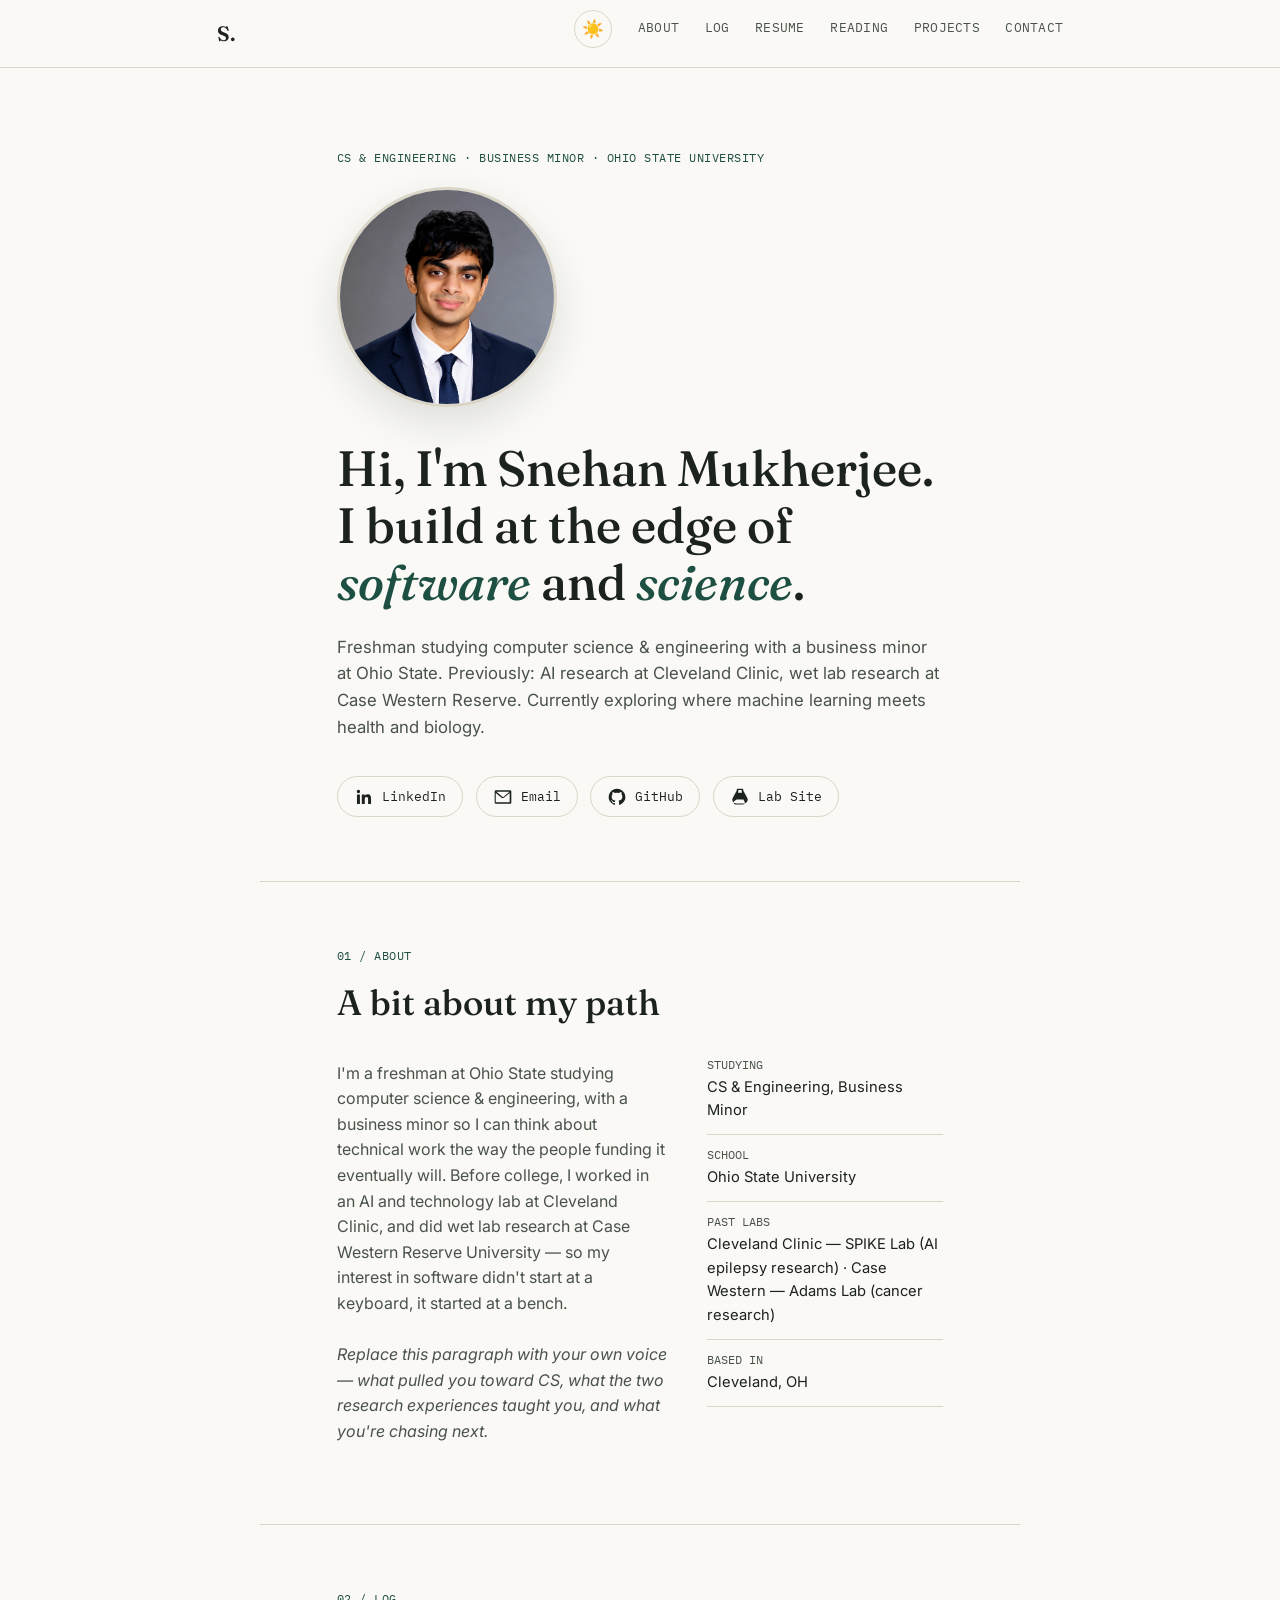
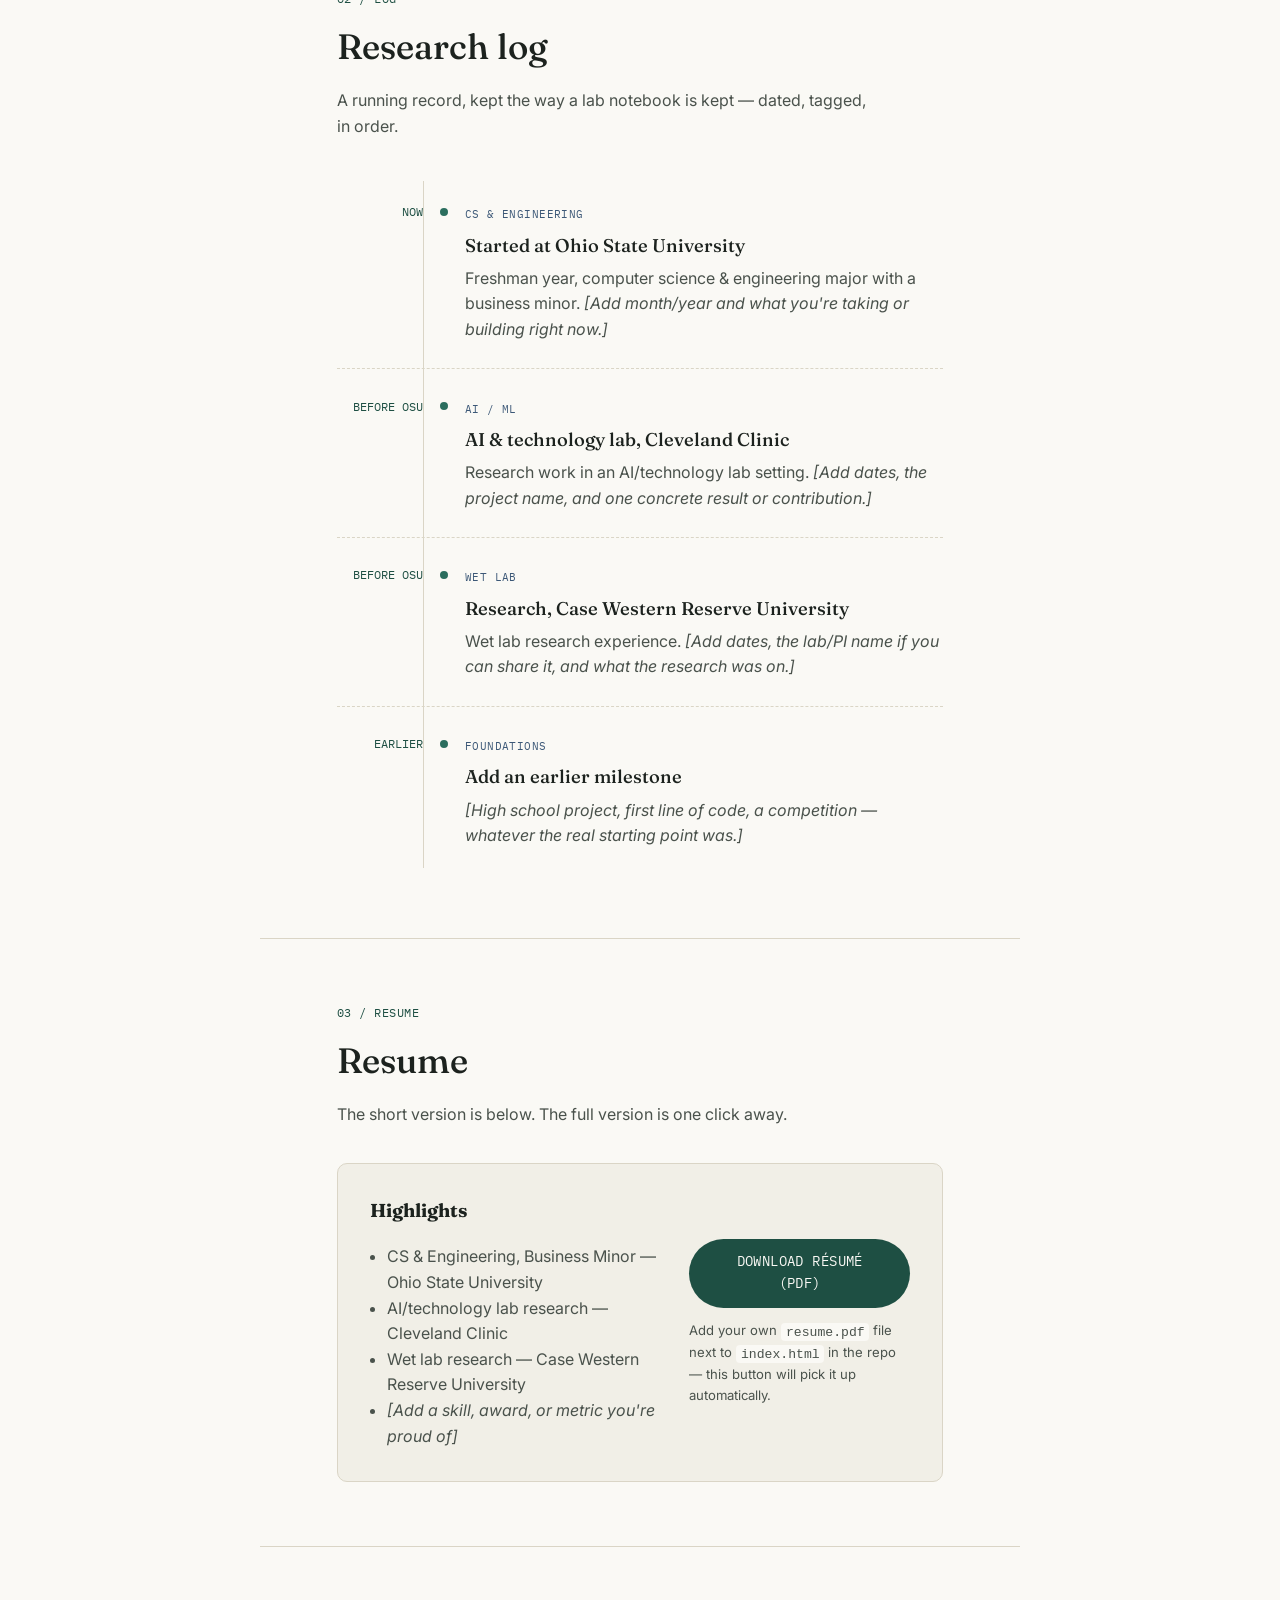
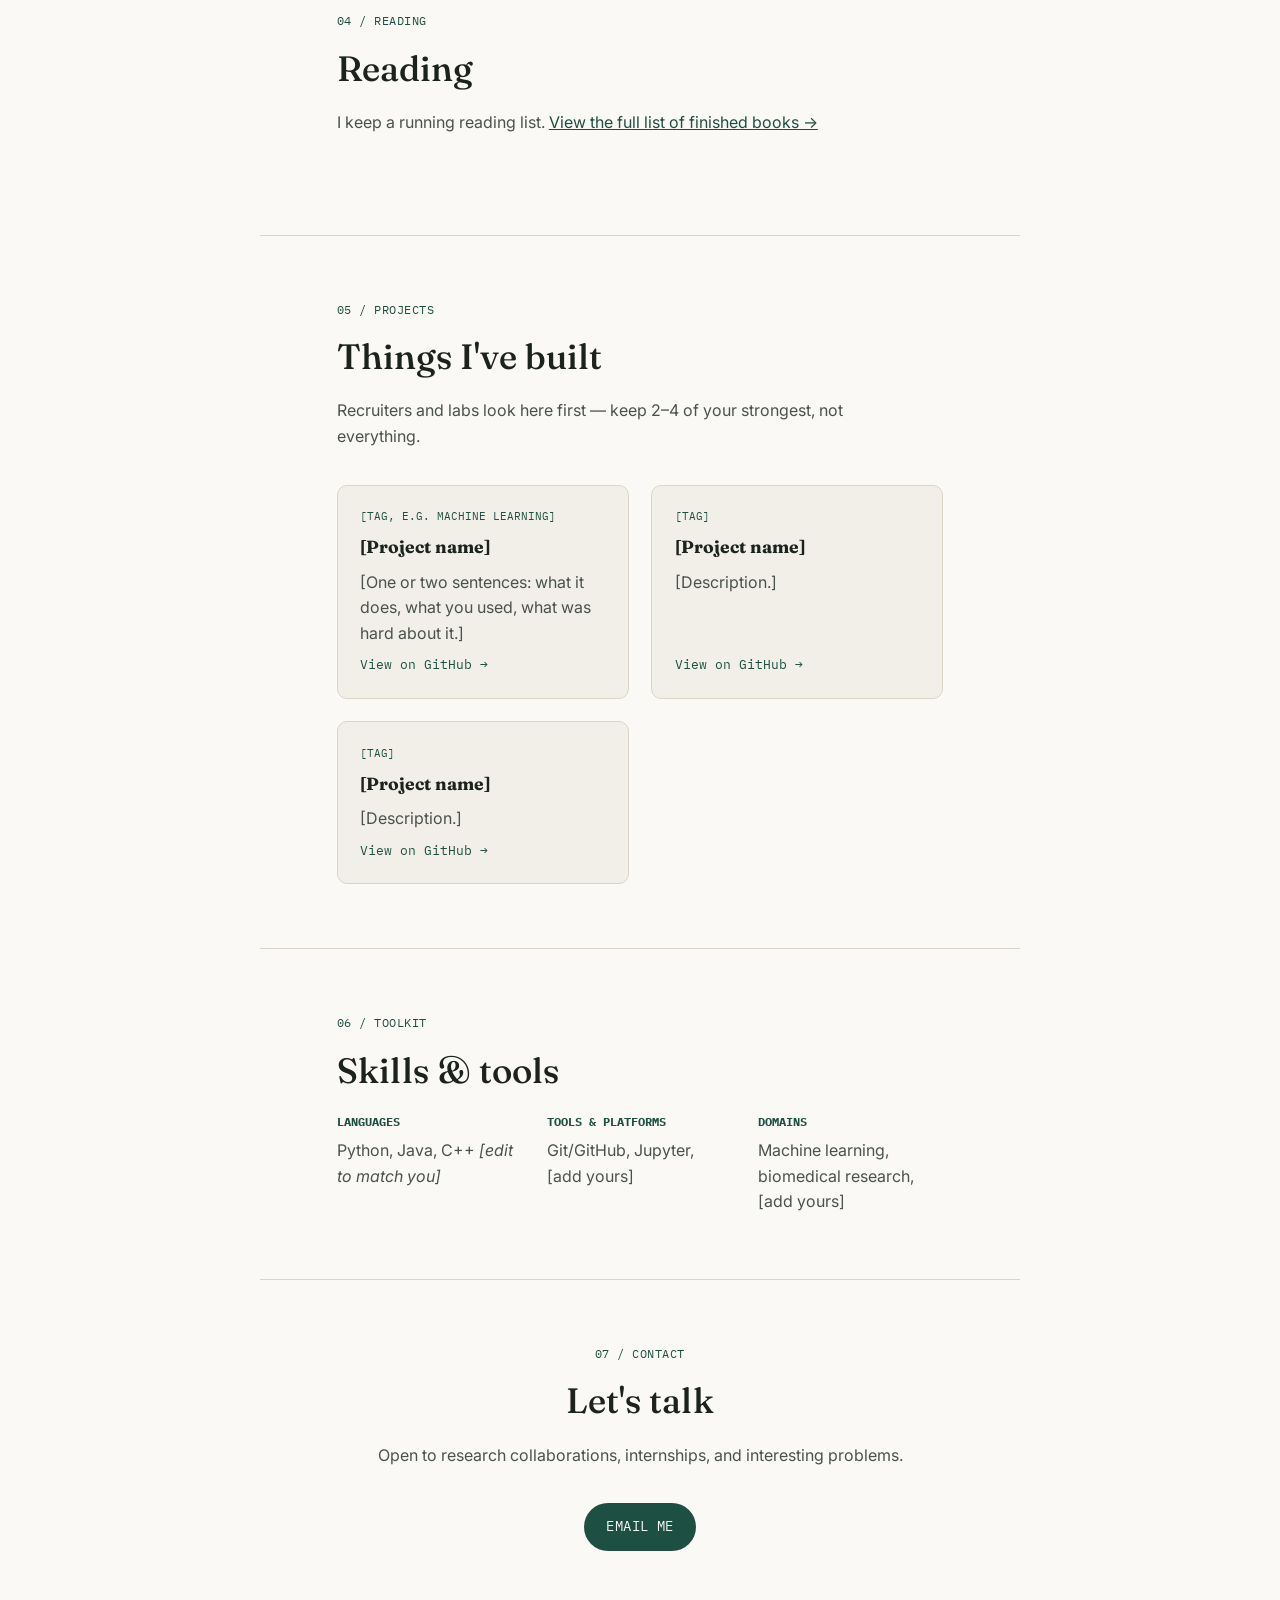
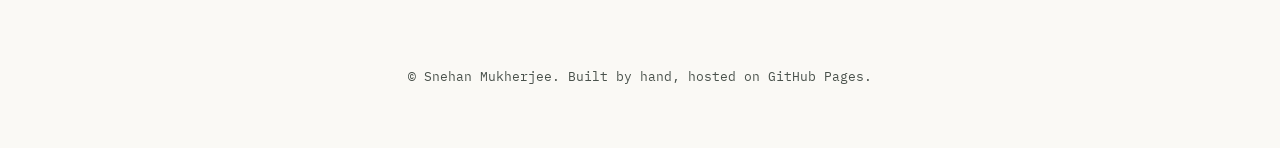
==== index.html @ af9beb82 "Add website files" ====
<!DOCTYPE html>
<html lang="en">
<head>
<meta charset="UTF-8">
<meta name="viewport" content="width=device-width, initial-scale=1.0">
<title>Snehan Mukherjee — CS &amp; Engineering</title>
<meta name="description" content="Personal site of Snehan Mukherjee — computer science &amp; engineering, business minor, Ohio State University.">
<link rel="preconnect" href="https://fonts.googleapis.com">
<link rel="preconnect" href="https://fonts.gstatic.com" crossorigin>
<link href="https://fonts.googleapis.com/css2?family=Fraunces:opsz,wght@9..144,400;9..144,500;9..144,600&family=Inter:wght@400;500;600&family=IBM+Plex+Mono:wght@400;500&display=swap" rel="stylesheet">
<link rel="stylesheet" href="style.css">
</head>
<body>

<a class="skip-link" href="#main">Skip to content</a>

<header class="site-header">
  <nav class="nav" aria-label="Primary">
    <a class="nav__mark" href="#top">S.</a>
    <button class="nav__toggle" id="navToggle" aria-expanded="false" aria-controls="navList">
      <span></span><span></span><span></span>
    </button>
    <ul class="nav__list" id="navList">
      <li class="nav__item nav__item--theme">
        <button class="theme-toggle" id="themeToggle" aria-label="Toggle dark mode" aria-pressed="false">
          <span class="icon icon--sun" aria-hidden="true">☀️</span>
          <span class="icon icon--moon" aria-hidden="true">🌙</span>
        </button>
      </li>
      <li><a href="#about">About</a></li>
      <li><a href="#log">Log</a></li>
      <li><a href="#resume">Resume</a></li>
      <li><a href="reading.html">Reading</a></li>
      <li><a href="#projects">Projects</a></li>
      <li><a href="#contact">Contact</a></li>
    </ul>
  </nav>
</header>

<main id="main">

  <!-- HERO -->
  <section class="hero" id="top">
    <p class="eyebrow">CS &amp; Engineering · Business Minor · Ohio State University</p>
    <div class="hero__media">
      <img class="hero__photo" src="profile.jpg" alt="Portrait of Snehan Mukherjee">
    </div>
    <h1 class="hero__title">Hi, I'm Snehan Mukherjee.<br>I build at the edge of <span class="hl">software</span> and <span class="hl">science</span>.</h1>
    <p class="hero__sub">
      Freshman studying computer science &amp; engineering with a business minor at Ohio State.
      Previously: AI research at Cleveland Clinic, wet lab research at Case Western Reserve.
      Currently exploring where machine learning meets health and biology.
    </p>

    <ul class="social-row" aria-label="Social links">
      <li>
        <a href="https://www.linkedin.com/in/snehan-mukherjee-498542282" target="_blank" rel="noopener">
          <svg viewBox="0 0 24 24" width="20" height="20" aria-hidden="true"><path fill="currentColor" d="M20.45 20.45h-3.55v-5.57c0-1.33-.02-3.03-1.85-3.03-1.85 0-2.14 1.44-2.14 2.94v5.66H9.36V9h3.41v1.56h.05c.48-.9 1.64-1.85 3.37-1.85 3.6 0 4.27 2.37 4.27 5.45v6.29zM5.34 7.43a2.06 2.06 0 1 1 0-4.12 2.06 2.06 0 0 1 0 4.12zM7.12 20.45H3.56V9h3.56v11.45z"/></svg>
          <span>LinkedIn</span>
        </a>
      </li>
      <li>
        <a href="mailto:mukherjee.268@buckeyemail.osu.edu">
          <svg viewBox="0 0 24 24" width="20" height="20" aria-hidden="true"><path fill="currentColor" d="M2 5.5A1.5 1.5 0 0 1 3.5 4h17A1.5 1.5 0 0 1 22 5.5v13a1.5 1.5 0 0 1-1.5 1.5h-17A1.5 1.5 0 0 1 2 18.5v-13zm2.2.3 7.4 6.1a.6.6 0 0 0 .8 0l7.4-6.1H4.2zM20 7.2l-7 5.75a2.1 2.1 0 0 1-2.7 0L3.3 7.2v11.1H20V7.2z"/></svg>
          <span>Email</span>
        </a>
      </li>
      <li>
        <a href="https://github.com/SnehanMukherjee" target="_blank" rel="noopener">
          <svg viewBox="0 0 24 24" width="20" height="20" aria-hidden="true"><path fill="currentColor" d="M12 2a10 10 0 0 0-3.16 19.5c.5.09.68-.22.68-.48v-1.7c-2.78.6-3.37-1.34-3.37-1.34-.46-1.15-1.11-1.46-1.11-1.46-.9-.62.07-.6.07-.6 1 .07 1.53 1.03 1.53 1.03.9 1.52 2.34 1.08 2.91.83.09-.65.35-1.08.63-1.33-2.22-.25-4.56-1.11-4.56-4.94 0-1.09.39-1.98 1.03-2.68-.1-.26-.45-1.28.1-2.66 0 0 .84-.27 2.75 1.02a9.6 9.6 0 0 1 5 0c1.9-1.29 2.75-1.02 2.75-1.02.55 1.38.2 2.4.1 2.66.64.7 1.03 1.59 1.03 2.68 0 3.84-2.34 4.68-4.57 4.93.36.31.68.92.68 1.85v2.74c0 .27.18.58.69.48A10 10 0 0 0 12 2z"/></svg>
          <span>GitHub</span>
        </a>
      </li>
      <li>
        <a href="https://spikelab-ccf.github.io/" target="_blank" rel="noopener">
          <svg viewBox="0 0 24 24" width="20" height="20" aria-hidden="true"><path fill="currentColor" d="M9.5 2A1.5 1.5 0 0 0 8 3.5v.6c0 .4-.1.8-.3 1.1L3.4 13a4.5 4.5 0 0 0 3.9 6.7h9.4a4.5 4.5 0 0 0 3.9-6.7l-4.3-7.8a2.4 2.4 0 0 1-.3-1.1v-.6A1.5 1.5 0 0 0 14.5 2h-5zm.5 3V3.5h4V5c0 .7.18 1.38.5 2h-5c.32-.62.5-1.3.5-2zM7.9 15h8.2l1.3 2.36a2.5 2.5 0 0 1-2.18 3.71H6.78a2.5 2.5 0 0 1-2.18-3.71L7.9 15z"/></svg>
          <span>Lab Site</span>
        </a>
      </li>
    </ul>
  </section>

  <!-- ABOUT -->
  <section class="section" id="about">
    <p class="section__tag">01 / About</p>
    <h2 class="section__title">A bit about my path</h2>
    <div class="about__grid">
      <p class="about__text">
        I'm a freshman at Ohio State studying computer science &amp; engineering, with a business minor
        so I can think about technical work the way the people funding it eventually will. Before college,
        I worked in an AI and technology lab at Cleveland Clinic, and did wet lab research at Case Western
        Reserve University — so my interest in software didn't start at a keyboard, it started at a bench.
        <br><br>
        <em>Replace this paragraph with your own voice — what pulled you toward CS, what the two research
        experiences taught you, and what you're chasing next.</em>
      </p>
      <ul class="about__facts">
        <li><span class="k">Studying</span><span class="v">CS &amp; Engineering, Business Minor</span></li>
        <li><span class="k">School</span><span class="v">Ohio State University</span></li>
        <li><span class="k">Past labs</span><span class="v">Cleveland Clinic — SPIKE Lab (AI epilepsy research) · Case Western — Adams Lab (cancer research)</span></li>
        <li><span class="k">Based in</span><span class="v">Cleveland, OH</span></li>
      </ul>
    </div>
  </section>

  <!-- TIMELINE / LOG -->
  <section class="section section--log" id="log">
    <p class="section__tag">02 / Log</p>
    <h2 class="section__title">Research log</h2>
    <p class="section__lede">A running record, kept the way a lab notebook is kept — dated, tagged, in order.</p>

    <ol class="log">
      <li class="log__entry">
        <span class="log__date">NOW</span>
        <div class="log__body">
          <span class="log__tag">CS &amp; ENGINEERING</span>
          <h3>Started at Ohio State University</h3>
          <p>Freshman year, computer science &amp; engineering major with a business minor. <em>[Add month/year and what you're taking or building right now.]</em></p>
        </div>
      </li>
      <li class="log__entry">
        <span class="log__date">BEFORE OSU</span>
        <div class="log__body">
          <span class="log__tag">AI / ML</span>
          <h3>AI &amp; technology lab, Cleveland Clinic</h3>
          <p>Research work in an AI/technology lab setting. <em>[Add dates, the project name, and one concrete result or contribution.]</em></p>
        </div>
      </li>
      <li class="log__entry">
        <span class="log__date">BEFORE OSU</span>
        <div class="log__body">
          <span class="log__tag">WET LAB</span>
          <h3>Research, Case Western Reserve University</h3>
          <p>Wet lab research experience. <em>[Add dates, the lab/PI name if you can share it, and what the research was on.]</em></p>
        </div>
      </li>
      <li class="log__entry">
        <span class="log__date">EARLIER</span>
        <div class="log__body">
          <span class="log__tag">FOUNDATIONS</span>
          <h3>Add an earlier milestone</h3>
          <p><em>[High school project, first line of code, a competition — whatever the real starting point was.]</em></p>
        </div>
      </li>
    </ol>
  </section>

  <!-- RESUME -->
  <section class="section" id="resume">
    <p class="section__tag">03 / Resume</p>
    <h2 class="section__title">Resume</h2>
    <p class="section__lede">The short version is below. The full version is one click away.</p>

    <div class="resume__card">
      <div class="resume__col">
        <h3>Highlights</h3>
        <ul>
          <li>CS &amp; Engineering, Business Minor — Ohio State University</li>
          <li>AI/technology lab research — Cleveland Clinic</li>
          <li>Wet lab research — Case Western Reserve University</li>
          <li><em>[Add a skill, award, or metric you're proud of]</em></li>
        </ul>
      </div>
      <div class="resume__col resume__col--action">
        <a class="btn btn--primary" href="resume.pdf" download>Download résumé (PDF)</a>
        <p class="resume__note">Add your own <code>resume.pdf</code> file next to <code>index.html</code> in the repo — this button will pick it up automatically.</p>
      </div>
    </div>
  </section>

  <section class="section" id="reading-summary">
    <p class="section__tag">04 / Reading</p>
    <h2 class="section__title">Reading</h2>
    <p class="section__lede">I keep a running reading list. <a href="reading.html">View the full list of finished books →</a></p>
  </section>

  <!-- PROJECTS (recommended addition) -->
  <section class="section" id="projects">
    <p class="section__tag">05 / Projects</p>
    <h2 class="section__title">Things I've built</h2>
    <p class="section__lede">Recruiters and labs look here first — keep 2–4 of your strongest, not everything.</p>

    <div class="projects__grid">
      <article class="project-card">
        <span class="project-card__tag">[Tag, e.g. Machine Learning]</span>
        <h3>[Project name]</h3>
        <p>[One or two sentences: what it does, what you used, what was hard about it.]</p>
        <a href="#" target="_blank" rel="noopener">View on GitHub →</a>
      </article>
      <article class="project-card">
        <span class="project-card__tag">[Tag]</span>
        <h3>[Project name]</h3>
        <p>[Description.]</p>
        <a href="#" target="_blank" rel="noopener">View on GitHub →</a>
      </article>
      <article class="project-card">
        <span class="project-card__tag">[Tag]</span>
        <h3>[Project name]</h3>
        <p>[Description.]</p>
        <a href="#" target="_blank" rel="noopener">View on GitHub →</a>
      </article>
    </div>
  </section>

  <!-- SKILLS (recommended addition) -->
  <section class="section" id="skills">
    <p class="section__tag">06 / Toolkit</p>
    <h2 class="section__title">Skills &amp; tools</h2>
    <div class="skills__grid">
      <div class="skills__group">
        <h3>Languages</h3>
        <p>Python, Java, C++ <em>[edit to match you]</em></p>
      </div>
      <div class="skills__group">
        <h3>Tools &amp; platforms</h3>
        <p>Git/GitHub, Jupyter, [add yours]</p>
      </div>
      <div class="skills__group">
        <h3>Domains</h3>
        <p>Machine learning, biomedical research, [add yours]</p>
      </div>
    </div>
  </section>

  <!-- CONTACT -->
  <section class="section section--contact" id="contact">
    <p class="section__tag">07 / Contact</p>
    <h2 class="section__title">Let's talk</h2>
    <p class="section__lede">Open to research collaborations, internships, and interesting problems.</p>
    <a class="btn btn--primary" href="mailto:mukherjee.268@buckeyemail.osu.edu">Email me</a>
  </section>

</main>

<footer class="site-footer">
  <p>© <span id="year"></span> Snehan Mukherjee. Built by hand, hosted on GitHub Pages.</p>
</footer>

<script src="script.js"></script>
</body>
</html>
---- style.css ----
/* ===========================================================
   TOKENS
=========================================================== */
:root{
  --paper: #FAF9F5;
  --paper-dim: #F1EFE7;
  --ink: #1C221E;
  --ink-soft: #4A524C;
  --teal: #2B6E5E;
  --teal-deep: #1E4F43;
  --slate: #3C5877;
  --line: #DAD5C6;

  --display: "Fraunces", Georgia, serif;
  --body: "Inter", -apple-system, sans-serif;
  --mono: "IBM Plex Mono", ui-monospace, monospace;

  --max: 760px;
  --gutter: 6vw;
}

*{ box-sizing: border-box; }
html{ scroll-behavior: smooth; }

@media (prefers-reduced-motion: reduce){
  html{ scroll-behavior: auto; }
  *{ animation: none !important; transition: none !important; }
}

body{
  margin:0;
  background: var(--paper);
  color: var(--ink);
  font-family: var(--body);
  font-size: 16px;
  line-height: 1.6;
  -webkit-font-smoothing: antialiased;
}

.skip-link{
  position:absolute; left:-999px; top:0;
  background: var(--ink); color: var(--paper);
  padding: .6em 1em; z-index: 100;
}
.skip-link:focus{ left: 1em; top: 1em; }

a{ color: var(--teal-deep); }
:focus-visible{ outline: 2px solid var(--teal); outline-offset: 3px; }

em{ font-style: italic; color: var(--ink-soft); }

/* ===========================================================
   HEADER / NAV
=========================================================== */
.site-header{
  position: sticky; top:0; z-index: 50;
  background: rgba(250,249,245,.9);
  backdrop-filter: blur(6px);
  border-bottom: 1px solid var(--line);
}
.nav{
  max-width: 1000px; margin: 0 auto;
  display:flex; align-items:center; justify-content: space-between;
  padding: .9rem var(--gutter);
}
.nav__mark{
  font-family: var(--display); font-weight: 600; font-size: 1.3rem;
  color: var(--ink); text-decoration: none;
}
.nav__list{
  list-style: none; display:flex; gap: 1.6rem;
  margin:0; padding:0;
}
.nav__list a{
  font-family: var(--mono); font-size: .8rem; letter-spacing: .02em;
  text-decoration: none; color: var(--ink-soft);
  text-transform: uppercase;
}
.nav__list a:hover{ color: var(--teal-deep); }
.nav__toggle{
  display:none; flex-direction: column; gap: 4px;
  background:none; border:none; cursor:pointer; padding: 6px;
}
.nav__toggle span{ width: 22px; height: 2px; background: var(--ink); }

@media (max-width: 700px){
  .nav__toggle{ display:flex; }
  .nav__list{
    position: absolute; top: 100%; left:0; right:0;
    flex-direction: column; gap: 0;
    background: var(--paper);
    border-bottom: 1px solid var(--line);
    max-height: 0; overflow: hidden;
  }
  .nav__list.open{ max-height: 400px; }
  .nav__list li{ border-top: 1px solid var(--line); }
  .nav__list a{ display:block; padding: .9rem var(--gutter); }
}

/* ===========================================================
   HERO
=========================================================== */
.hero{
  max-width: var(--max); margin: 0 auto;
  padding: 5rem var(--gutter) 4rem;
}
.eyebrow{
  font-family: var(--mono); font-size: .78rem;
  color: var(--teal-deep); letter-spacing: .04em;
  text-transform: uppercase; margin: 0 0 1.2rem;
}
.hero__media{ margin: 0 0 1.6rem; }
.hero__photo{
  width: min(220px, 46vw);
  aspect-ratio: 1 / 1;
  object-fit: cover;
  border-radius: 50%;
  border: 3px solid var(--line);
  box-shadow: 0 16px 40px rgba(28,34,30,.12);
  background: var(--paper-dim);
}
.hero__title{
  font-family: var(--display); font-weight: 500;
  font-size: clamp(2rem, 5vw, 3.1rem);
  line-height: 1.15; margin: 0 0 1.4rem;
}
.hl{ color: var(--teal-deep); font-style: italic; }
.hero__sub{
  max-width: 56ch; color: var(--ink-soft);
  font-size: 1.05rem; margin: 0 0 2.2rem;
}

.social-row{
  display:flex; flex-wrap: wrap; gap: .8rem;
  list-style:none; margin:0; padding:0;
}
.social-row a{
  display:flex; align-items:center; gap: .5rem;
  padding: .55rem 1rem;
  border: 1px solid var(--line); border-radius: 999px;
  text-decoration:none; color: var(--ink);
  font-family: var(--mono); font-size: .82rem;
  transition: border-color .15s, background .15s;
}
.social-row a:hover{ border-color: var(--teal); background: var(--paper-dim); }

/* ===========================================================
   SECTIONS (shared)
=========================================================== */
.section{
  max-width: var(--max); margin: 0 auto;
  padding: 4rem var(--gutter);
  border-top: 1px solid var(--line);
}
.section__tag{
  font-family: var(--mono); font-size: .78rem;
  color: var(--teal-deep); text-transform: uppercase; letter-spacing: .04em;
  margin: 0 0 .6rem;
}
.section__title{
  font-family: var(--display); font-weight: 500;
  font-size: clamp(1.6rem, 3.4vw, 2.2rem);
  margin: 0 0 .8rem;
}
.section__lede{ color: var(--ink-soft); margin: 0 0 2.2rem; max-width: 54ch; }

/* ABOUT */
.about__grid{
  display:grid; grid-template-columns: 1.4fr 1fr; gap: 2.5rem;
}
.about__text{ color: var(--ink-soft); }
.about__facts{ list-style:none; margin:0; padding:0; }
.about__facts li{
  display:flex; flex-direction: column; gap: .1rem;
  padding: .7rem 0; border-bottom: 1px solid var(--line);
  font-size: .92rem;
}
.about__facts .k{ font-family: var(--mono); font-size: .72rem; color: var(--ink-soft); text-transform: uppercase; }
.about__facts .v{ color: var(--ink); }
@media (max-width: 640px){ .about__grid{ grid-template-columns: 1fr; } }

/* ===========================================================
   LOG / TIMELINE  (signature element)
=========================================================== */
.log{
  list-style: none; margin: 0; padding: 0;
  position: relative;
}
.log::before{
  content:""; position:absolute; top: .4rem; bottom: .4rem; left: 5.4rem;
  width: 1px; background: var(--line);
}
.log__entry{
  display:grid; grid-template-columns: 5.4rem 1fr;
  gap: 1.4rem; padding: 1.6rem 0; position: relative;
}
.log__entry + .log__entry{ border-top: 1px dashed var(--line); }
.log__date{
  font-family: var(--mono); font-size: .74rem; color: var(--teal-deep);
  padding-top: .2rem; text-align: right;
}
.log__body{ position: relative; padding-left: 1.2rem; }
.log__body::before{
  content:""; position:absolute; left: -.5rem; top: .35rem;
  width: 8px; height: 8px; border-radius: 50%;
  background: var(--teal); border: 2px solid var(--paper);
}
.log__tag{
  font-family: var(--mono); font-size: .68rem; letter-spacing: .04em;
  color: var(--slate); text-transform: uppercase;
}
.log__body h3{ font-family: var(--display); font-weight: 500; margin: .3rem 0 .35rem; font-size: 1.15rem; }
.log__body p{ margin:0; color: var(--ink-soft); }

@media (max-width: 560px){
  .log::before{ left: 2.6rem; }
  .log__entry{ grid-template-columns: 2.6rem 1fr; gap: .8rem; }
  .log__date{ writing-mode: vertical-rl; text-align: left; }
}

/* RESUME */
.resume__card{
  display:grid; grid-template-columns: 1.3fr 1fr; gap: 2rem;
  background: var(--paper-dim); border: 1px solid var(--line);
  border-radius: 10px; padding: 2rem;
}
.resume__col h3{ font-family: var(--display); margin-top:0; }
.resume__col ul{ margin:0; padding-left: 1.1rem; color: var(--ink-soft); }
.resume__col--action{ display:flex; flex-direction: column; justify-content: center; gap: .8rem; }
.resume__note{ font-size: .82rem; color: var(--ink-soft); margin:0; }
.resume__note code{ background: var(--paper); padding: .1rem .3rem; border-radius: 4px; }
@media (max-width: 640px){ .resume__card{ grid-template-columns: 1fr; } }

.btn{
  display:inline-block; text-decoration:none; text-align:center;
  font-family: var(--mono); font-size: .85rem; text-transform: uppercase; letter-spacing: .03em;
  padding: .8rem 1.4rem; border-radius: 999px; width: fit-content;
  transition: transform .12s, background .15s;
}
.btn--primary{ background: var(--teal-deep); color: var(--paper); }
.btn--primary:hover{ background: var(--teal); transform: translateY(-1px); }

/* READING LIST */
.reading__list{ list-style: none; margin:0; padding:0; }
.reading__item{ padding: 1.2rem 0; border-top: 1px solid var(--line); }
.reading__item h3{ font-family: var(--display); font-weight: 500; margin: .3rem 0; font-size: 1.05rem; }
.reading__item p{ margin:0; color: var(--ink-soft); }
.reading__status{
  font-family: var(--mono); font-size: .68rem; text-transform: uppercase;
  color: var(--slate); letter-spacing: .03em;
}

/* Currently reading card */
.currently-card{
  background: var(--paper-dim);
  border: 1px solid var(--line);
  border-radius: 10px;
  padding: 1.2rem 1.4rem;
  margin-bottom: 1.2rem;
}
.currently-card .section__title{ font-size: 1rem; margin: 0 0 .6rem; }
.current__list{ list-style: none; margin: 0; padding: 0; }
.current__list .reading__item{ padding: .45rem 0; border-top: none; }
.current__list .reading__item strong{ font-family: var(--display); font-weight: 600; }

/* Decorative emoji for reading page */
.emoji{ font-size: 1.1rem; margin-right: .45rem; display: inline-block; transform: translateY(1px); transition: transform .18s ease; }
@media (prefers-reduced-motion: reduce){ .emoji{ transition: none; } }
.emoji:hover{ transform: translateY(-3px) rotate(-8deg); }

/* PROJECTS */
.projects__grid{ display:grid; grid-template-columns: repeat(auto-fit, minmax(200px,1fr)); gap: 1.4rem; }
.project-card{
  border: 1px solid var(--line); border-radius: 10px; padding: 1.4rem;
  display:flex; flex-direction: column; gap: .5rem;
  background: var(--paper-dim);
}
.project-card__tag{ font-family: var(--mono); font-size: .68rem; color: var(--teal-deep); text-transform: uppercase; }
.project-card h3{ font-family: var(--display); margin:0; font-size: 1.1rem; }
.project-card p{ color: var(--ink-soft); margin:0; flex:1; }
.project-card a{ font-family: var(--mono); font-size: .82rem; text-decoration:none; }

/* SKILLS */
.skills__grid{ display:grid; grid-template-columns: repeat(auto-fit, minmax(180px,1fr)); gap: 1.6rem; }
.skills__group h3{ font-family: var(--mono); font-size: .78rem; text-transform: uppercase; color: var(--teal-deep); margin: 0 0 .4rem; }
.skills__group p{ margin:0; color: var(--ink-soft); }

/* CONTACT */
.section--contact{ text-align: center; }
.section--contact .section__lede{ margin-left:auto; margin-right:auto; }

/* FOOTER */
.site-footer{
  text-align:center; padding: 2.4rem var(--gutter) 3rem;
  color: var(--ink-soft); font-size: .82rem;
  font-family: var(--mono);
}

/* Dark theme overrides when [data-theme="dark"] is present on <html> */
[data-theme="dark"]{
  --paper: #07111c;
  --paper-dim: #0d1724;
  --ink: #f3efe8;
  --ink-soft: #92a0b5;
  --teal: #7dd3fc;
  --teal-deep: #7dd3fc;
  --slate: #7bb0c9;
  --line: rgba(255,255,255,0.06);
}

/* Theme toggle button */
.theme-toggle{
  display:inline-flex; align-items:center; justify-content:center;
  width:38px; height:38px; border-radius:50%; border:1px solid var(--line);
  background: var(--paper); color:var(--ink);
  cursor:pointer; padding:0; margin-left: 0;
}
.nav__item--theme{ display:flex; align-items:center; }
.theme-toggle .icon{ font-size: 1.1rem; line-height:1; }
.icon--moon{ display:none; }
[data-theme="dark"] .icon--moon{ display:inline-block; }
[data-theme="dark"] .icon--sun{ display:none; }
.theme-toggle:hover{ transform: translateY(-2px); }

/* Nudge theme button up slightly on larger screens to align with site mark */
@media (min-width: 700px) {
  .theme-toggle{ transform: translateY(-4px); }
}
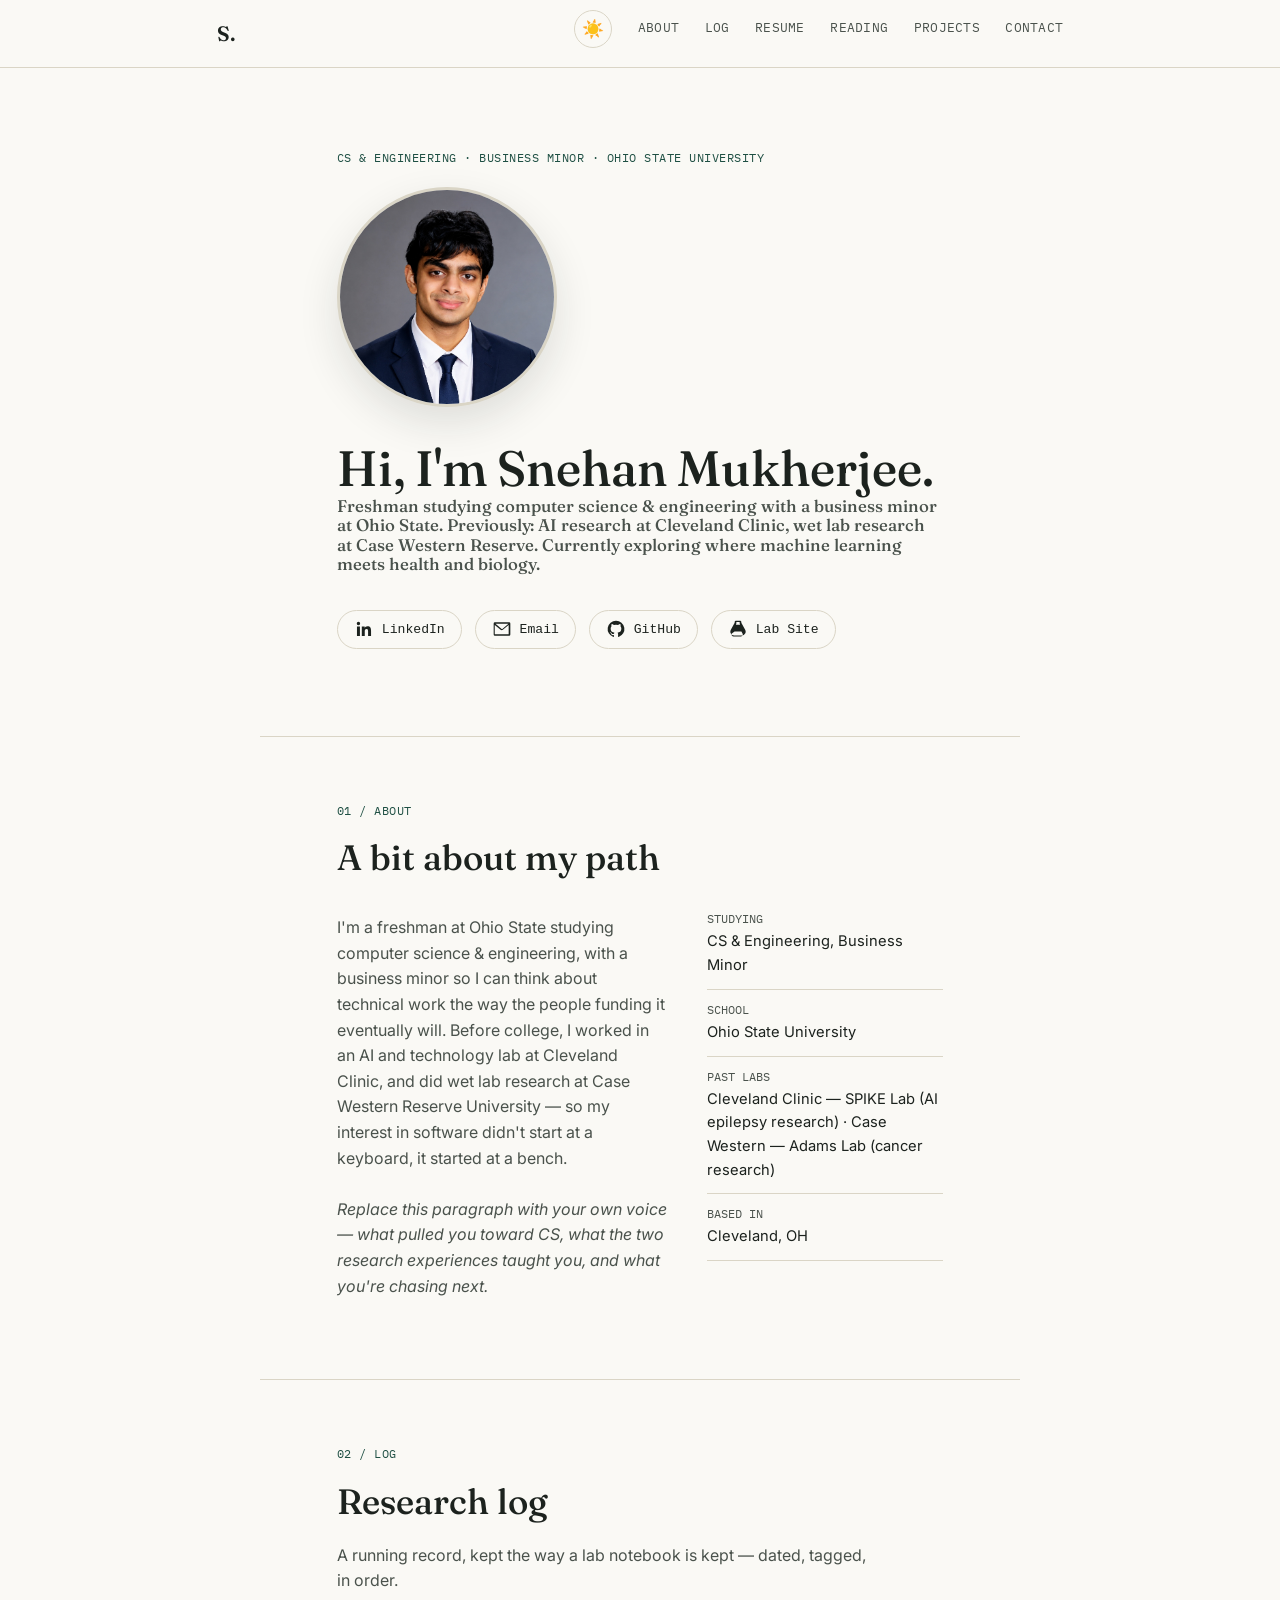
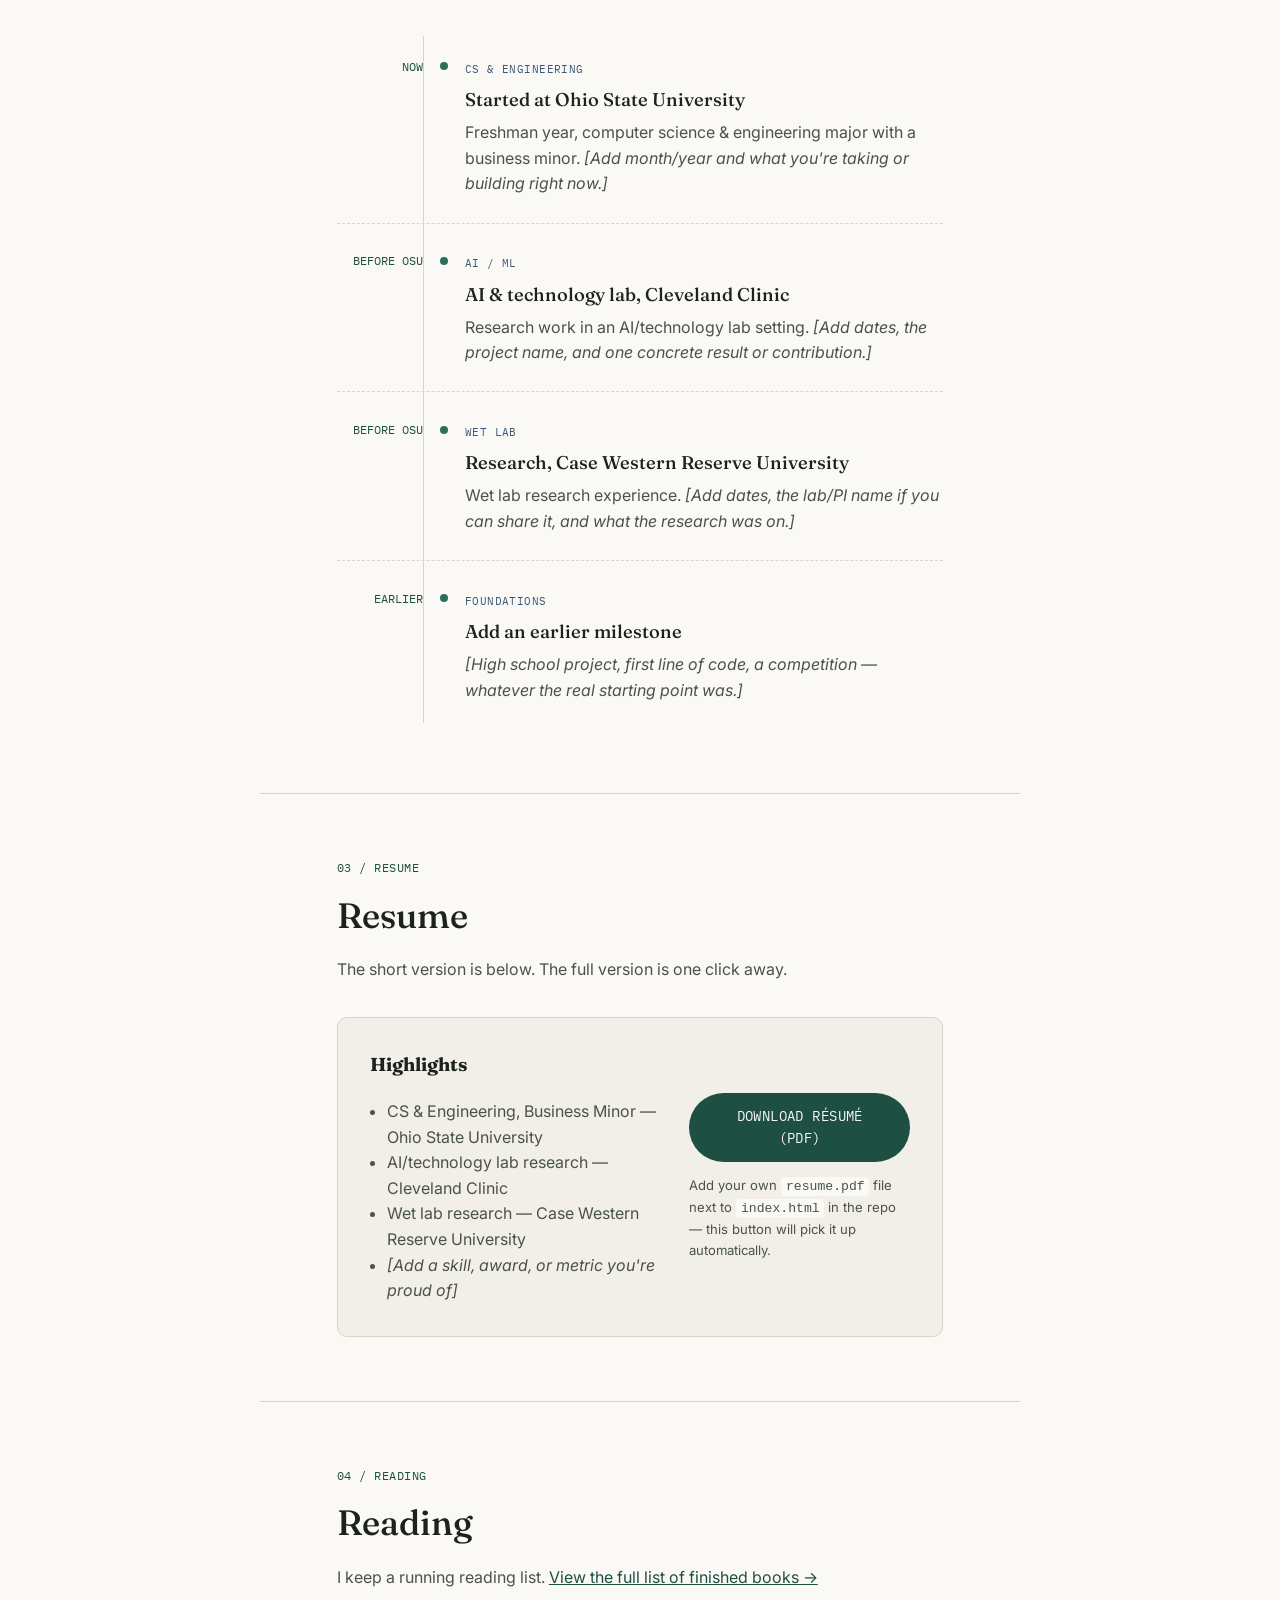
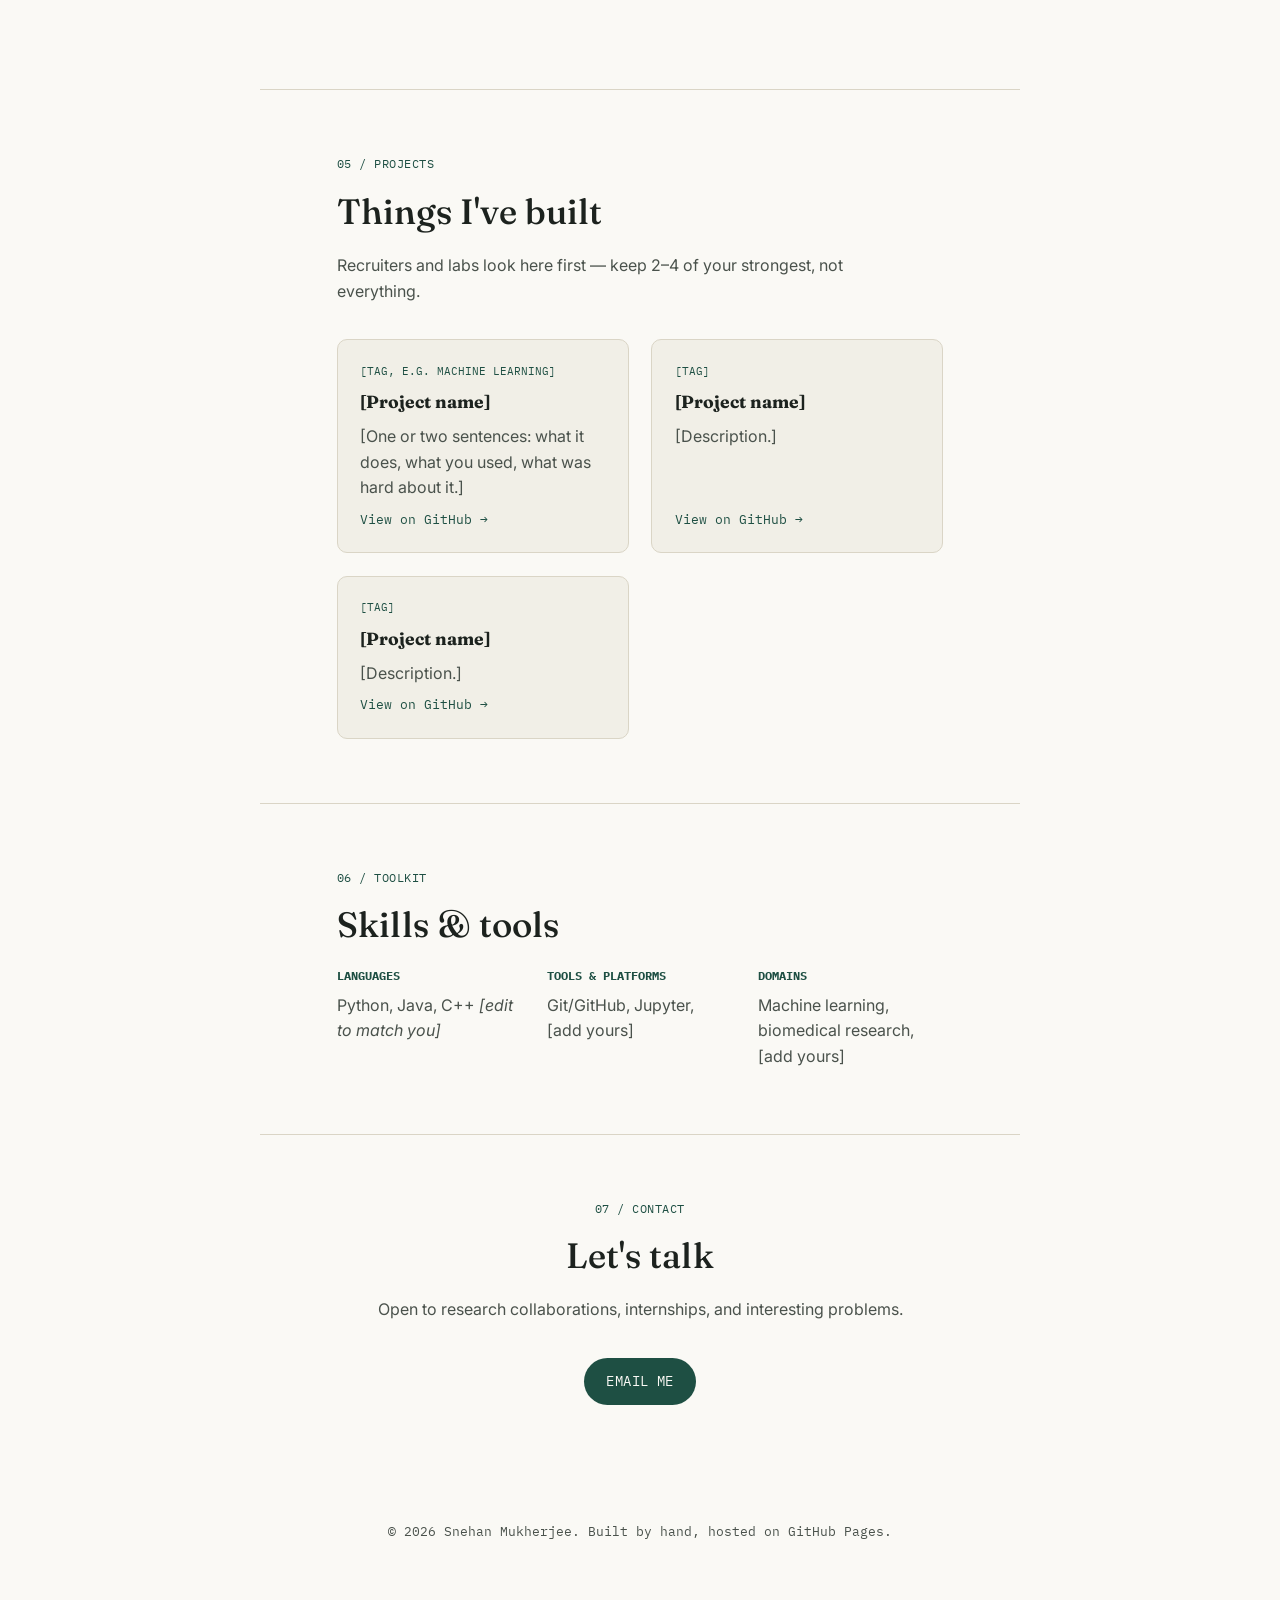
==== commit f58259ef: "Update hero title and email address in index.html" ====
--- a/index.html
+++ b/index.html
@@ -45,7 +45,7 @@
     <div class="hero__media">
       <img class="hero__photo" src="profile.jpg" alt="Portrait of Snehan Mukherjee">
     </div>
-    <h1 class="hero__title">Hi, I'm Snehan Mukherjee.<br>I build at the edge of <span class="hl">software</span> and <span class="hl">science</span>.</h1>
+    <h1 class="hero__title">Hi, I'm Snehan Mukherjee.
     <p class="hero__sub">
       Freshman studying computer science &amp; engineering with a business minor at Ohio State.
       Previously: AI research at Cleveland Clinic, wet lab research at Case Western Reserve.
@@ -60,7 +60,7 @@
         </a>
       </li>
       <li>
-        <a href="mailto:mukherjee.268@buckeyemail.osu.edu">
+        <a href="mailto:mukherjee.268@osu.edu">
           <svg viewBox="0 0 24 24" width="20" height="20" aria-hidden="true"><path fill="currentColor" d="M2 5.5A1.5 1.5 0 0 1 3.5 4h17A1.5 1.5 0 0 1 22 5.5v13a1.5 1.5 0 0 1-1.5 1.5h-17A1.5 1.5 0 0 1 2 18.5v-13zm2.2.3 7.4 6.1a.6.6 0 0 0 .8 0l7.4-6.1H4.2zM20 7.2l-7 5.75a2.1 2.1 0 0 1-2.7 0L3.3 7.2v11.1H20V7.2z"/></svg>
           <span>Email</span>
         </a>
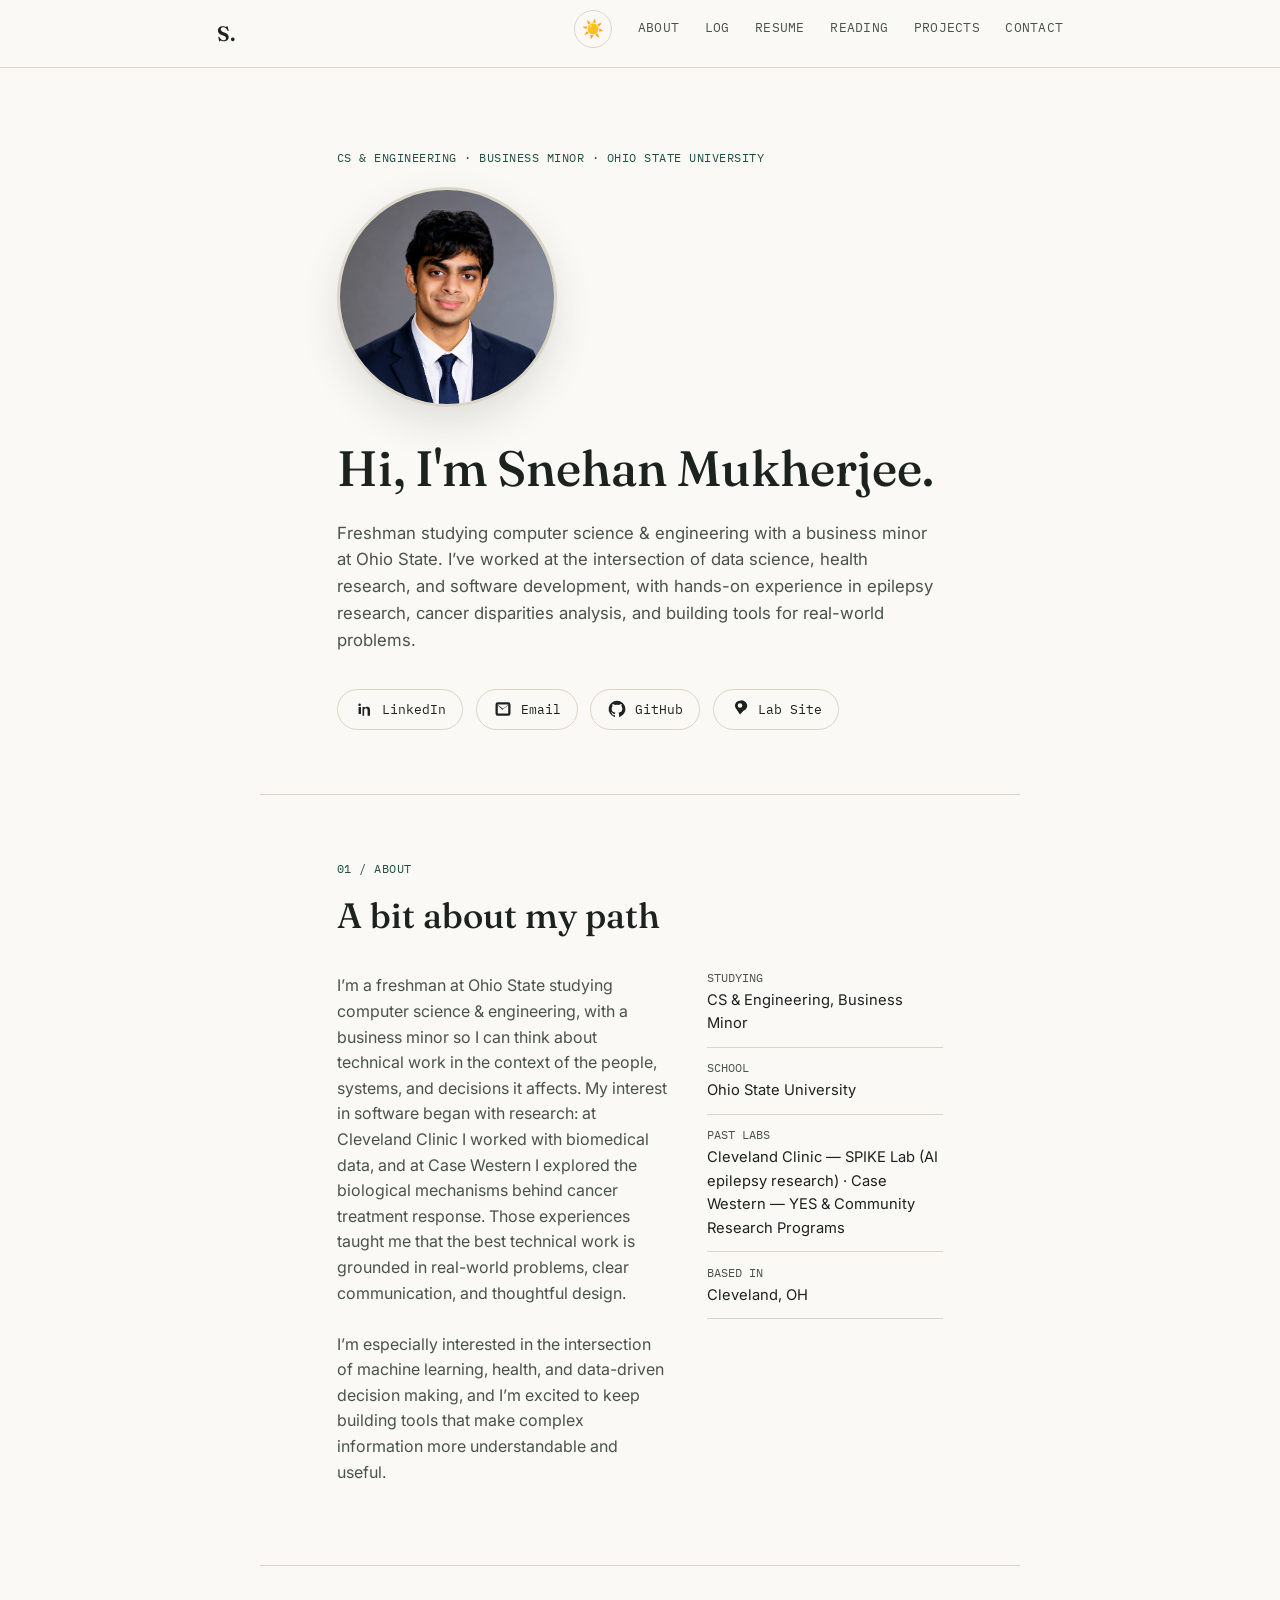
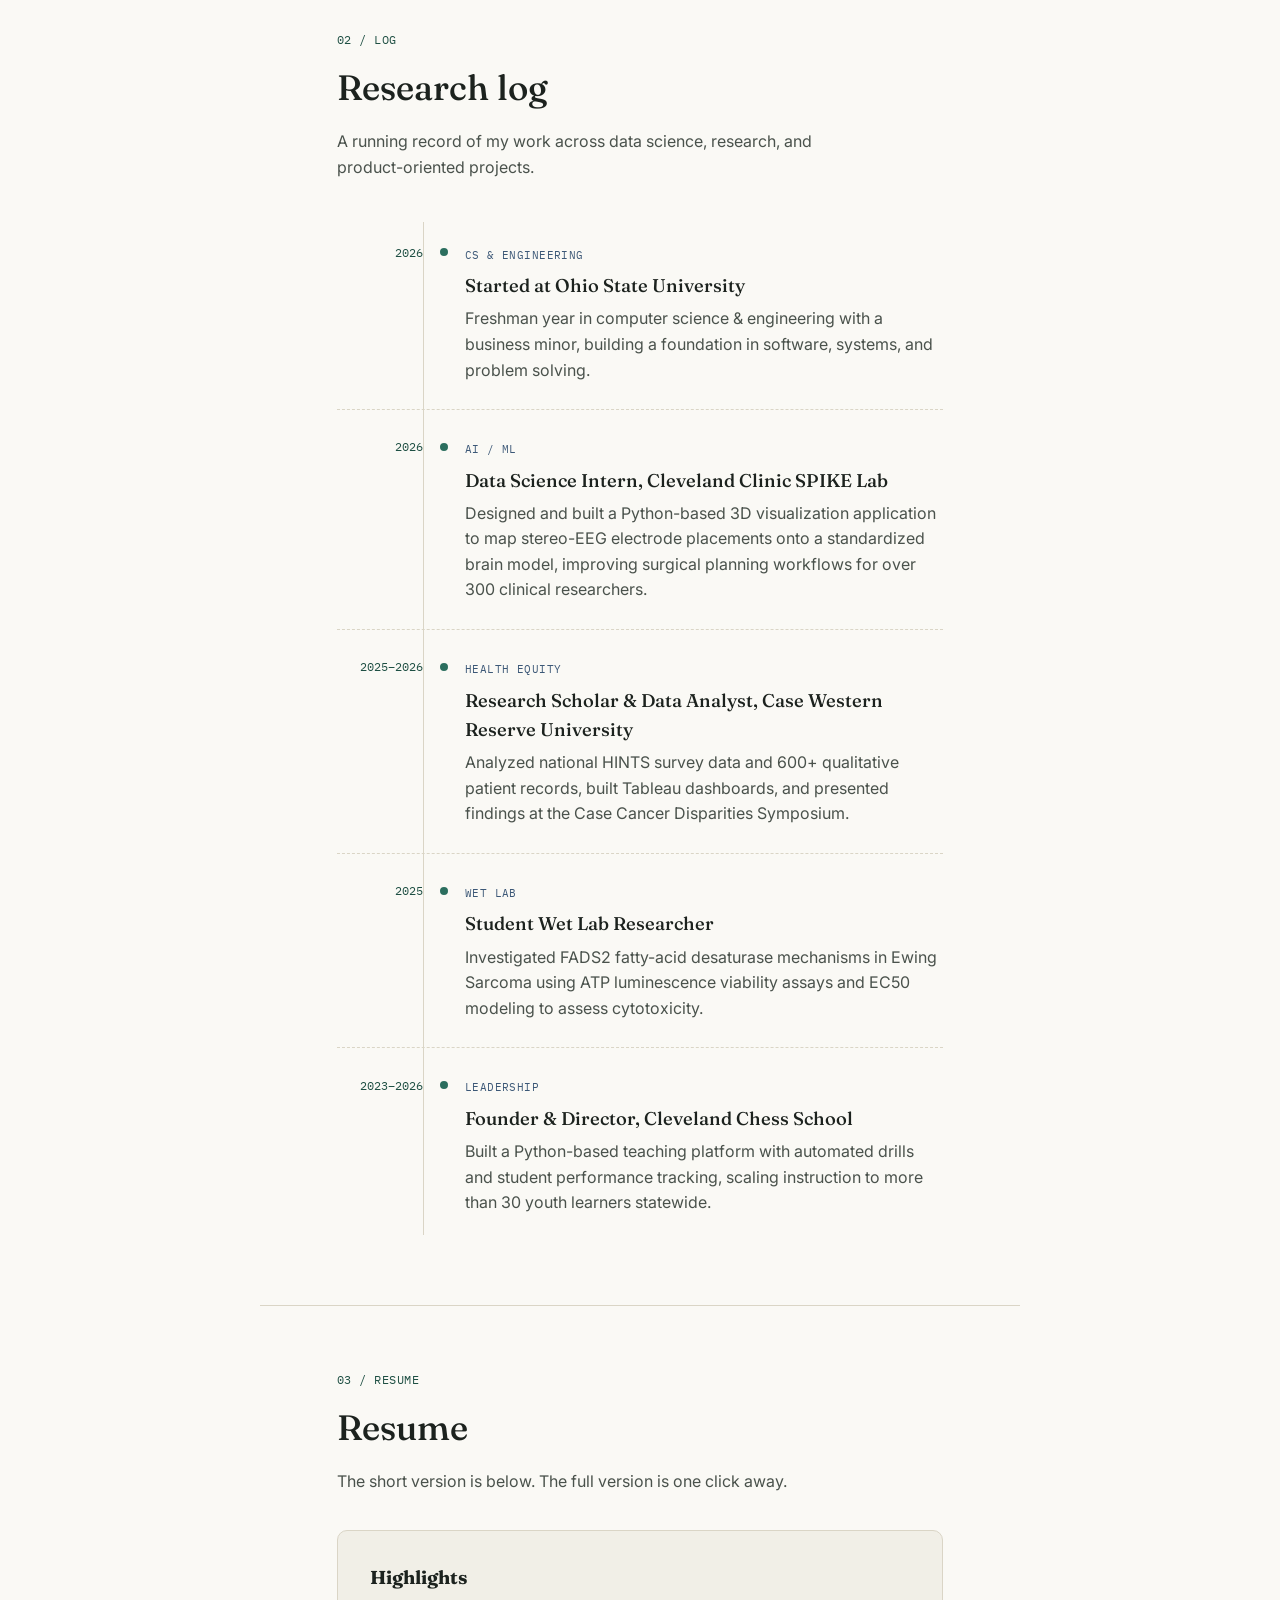
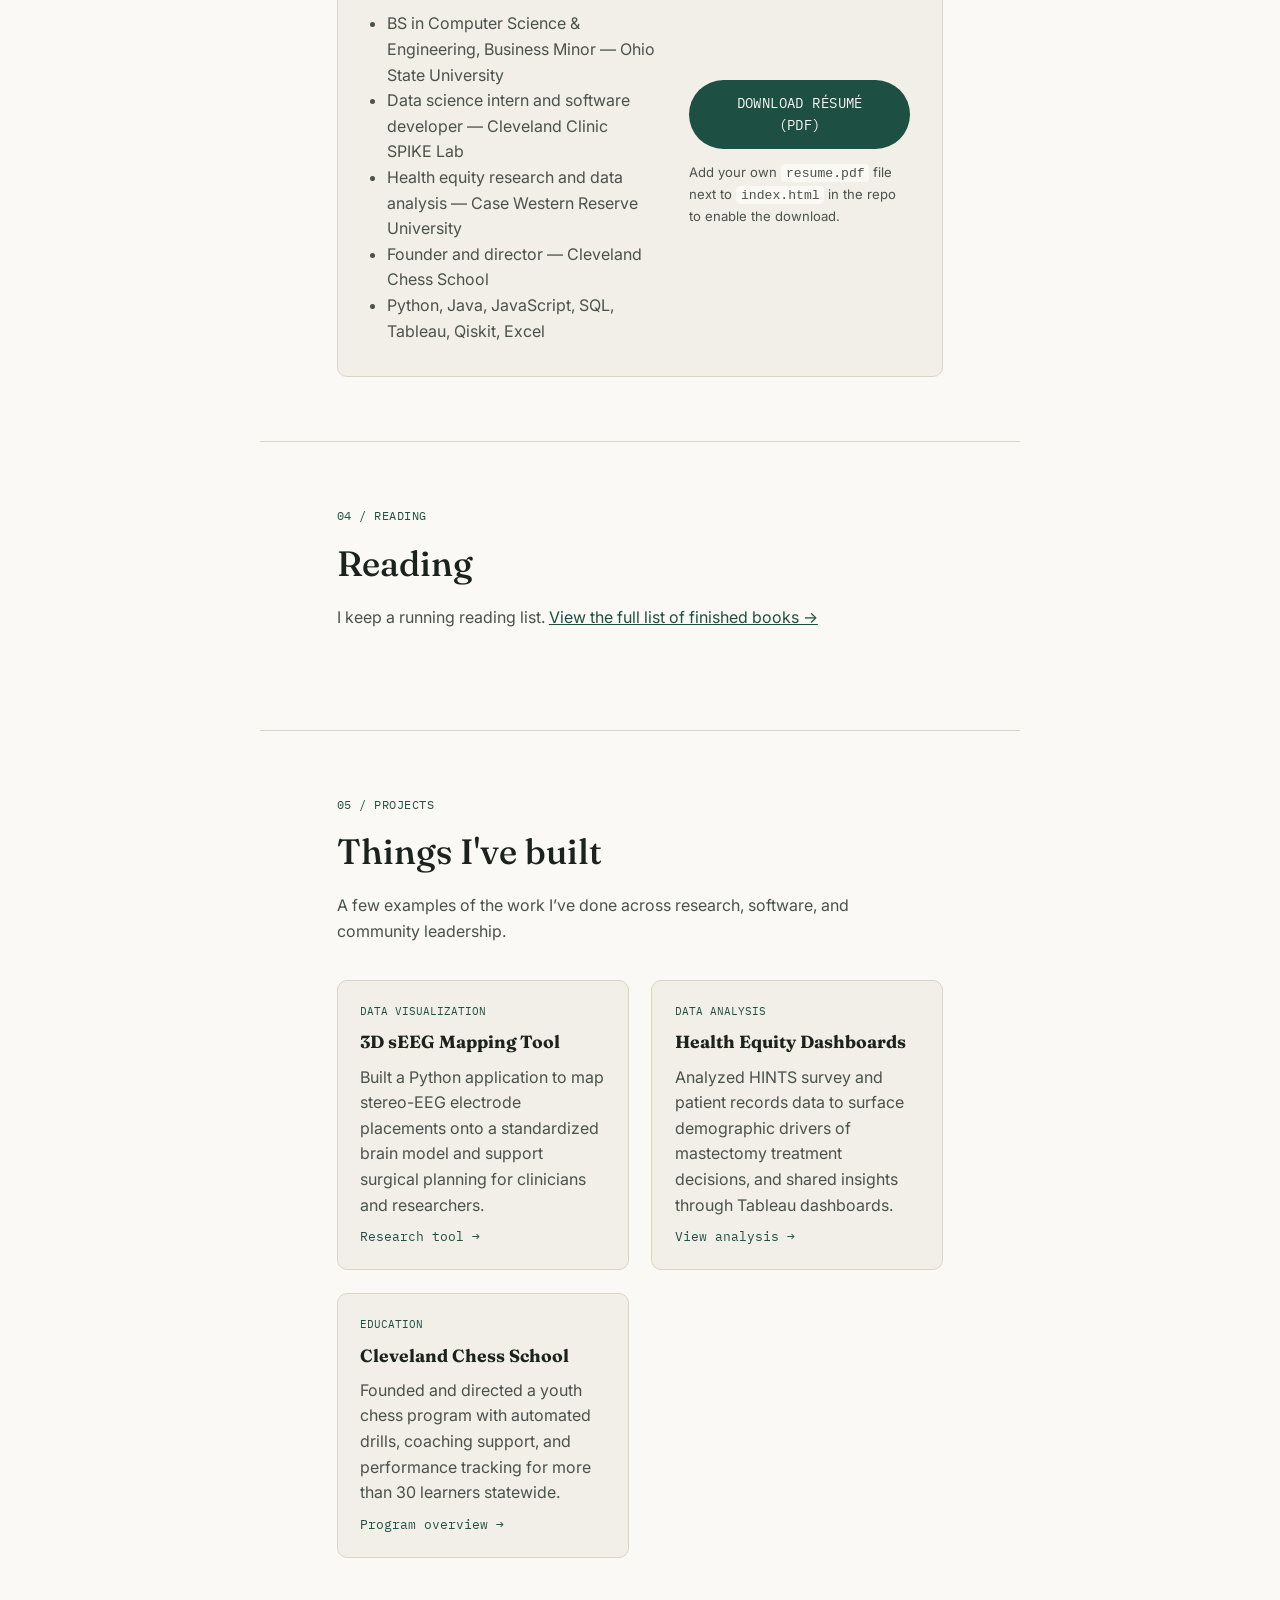
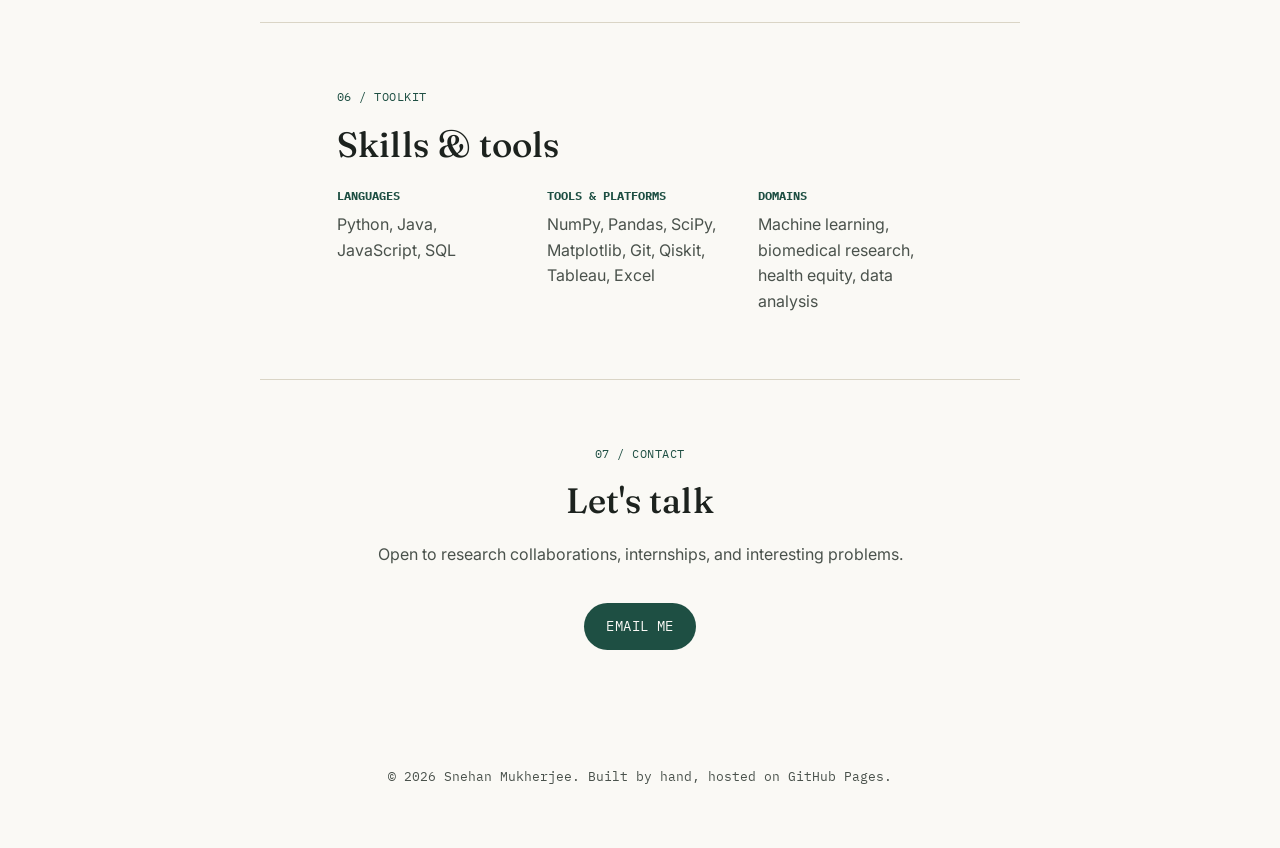
==== commit 4e75fe21: "Update homepage content with the user's resume and experience details" ====
--- a/index.html
+++ b/index.html
@@ -45,35 +45,35 @@
     <div class="hero__media">
       <img class="hero__photo" src="profile.jpg" alt="Portrait of Snehan Mukherjee">
     </div>
-    <h1 class="hero__title">Hi, I'm Snehan Mukherjee.
+    <h1 class="hero__title">Hi, I'm Snehan Mukherjee.</h1>
     <p class="hero__sub">
       Freshman studying computer science &amp; engineering with a business minor at Ohio State.
-      Previously: AI research at Cleveland Clinic, wet lab research at Case Western Reserve.
-      Currently exploring where machine learning meets health and biology.
+      I’ve worked at the intersection of data science, health research, and software development, with
+      hands-on experience in epilepsy research, cancer disparities analysis, and building tools for real-world problems.
     </p>
 
     <ul class="social-row" aria-label="Social links">
       <li>
         <a href="https://www.linkedin.com/in/snehan-mukherjee-498542282" target="_blank" rel="noopener">
-          <svg viewBox="0 0 24 24" width="20" height="20" aria-hidden="true"><path fill="currentColor" d="M20.45 20.45h-3.55v-5.57c0-1.33-.02-3.03-1.85-3.03-1.85 0-2.14 1.44-2.14 2.94v5.66H9.36V9h3.41v1.56h.05c.48-.9 1.64-1.85 3.37-1.85 3.6 0 4.27 2.37 4.27 5.45v6.29zM5.34 7.43a2.06 2.06 0 1 1 0-4.12 2.06 2.06 0 0 1 0 4.12zM7.12 20.45H3.56V9h3.56v11.45z"/></svg>
+          <svg viewBox="0 0 24 24" width="20" height="20" aria-hidden="true"><path fill="currentColor" d="M6.94 8.5A1.56 1.56 0 1 1 6.94 5.4a1.56 1.56 0 0 1 0 3.1ZM5.5 9.7h2.88v8.3H5.5V9.7Zm4.7 0h2.76v1.13h.04c.38-.73 1.33-1.5 2.74-1.5 2.93 0 3.47 1.93 3.47 4.45v6.22h-2.88v-5.84c0-1.39-.03-3.18-1.94-3.18-1.94 0-2.24 1.51-2.24 3.07v5.95H10.2V9.7Z"/></svg>
           <span>LinkedIn</span>
         </a>
       </li>
       <li>
         <a href="mailto:mukherjee.268@osu.edu">
-          <svg viewBox="0 0 24 24" width="20" height="20" aria-hidden="true"><path fill="currentColor" d="M2 5.5A1.5 1.5 0 0 1 3.5 4h17A1.5 1.5 0 0 1 22 5.5v13a1.5 1.5 0 0 1-1.5 1.5h-17A1.5 1.5 0 0 1 2 18.5v-13zm2.2.3 7.4 6.1a.6.6 0 0 0 .8 0l7.4-6.1H4.2zM20 7.2l-7 5.75a2.1 2.1 0 0 1-2.7 0L3.3 7.2v11.1H20V7.2z"/></svg>
+          <svg viewBox="0 0 24 24" width="20" height="20" aria-hidden="true"><path fill="currentColor" d="M3 6.75A2.75 2.75 0 0 1 5.75 4h12.5A2.75 2.75 0 0 1 21 6.75v10.5A2.75 2.75 0 0 1 18.25 20H5.75A2.75 2.75 0 0 1 3 17.25V6.75Zm2.2-.25 6.8 5.32 6.8-5.32H5.2Zm13.05 1.02-6.53 5.1a.75.75 0 0 1-.9 0L5.75 7.52v9.73h12.5V7.52Z"/></svg>
           <span>Email</span>
         </a>
       </li>
       <li>
         <a href="https://github.com/SnehanMukherjee" target="_blank" rel="noopener">
-          <svg viewBox="0 0 24 24" width="20" height="20" aria-hidden="true"><path fill="currentColor" d="M12 2a10 10 0 0 0-3.16 19.5c.5.09.68-.22.68-.48v-1.7c-2.78.6-3.37-1.34-3.37-1.34-.46-1.15-1.11-1.46-1.11-1.46-.9-.62.07-.6.07-.6 1 .07 1.53 1.03 1.53 1.03.9 1.52 2.34 1.08 2.91.83.09-.65.35-1.08.63-1.33-2.22-.25-4.56-1.11-4.56-4.94 0-1.09.39-1.98 1.03-2.68-.1-.26-.45-1.28.1-2.66 0 0 .84-.27 2.75 1.02a9.6 9.6 0 0 1 5 0c1.9-1.29 2.75-1.02 2.75-1.02.55 1.38.2 2.4.1 2.66.64.7 1.03 1.59 1.03 2.68 0 3.84-2.34 4.68-4.57 4.93.36.31.68.92.68 1.85v2.74c0 .27.18.58.69.48A10 10 0 0 0 12 2z"/></svg>
+          <svg viewBox="0 0 24 24" width="20" height="20" aria-hidden="true"><path fill="currentColor" d="M12 2a10 10 0 0 0-3.16 19.5c.5.09.68-.22.68-.48v-1.7c-2.78.6-3.37-1.34-3.37-1.34-.46-1.15-1.11-1.46-1.11-1.46-.9-.62.07-.61.07-.61 1 .07 1.53 1.02 1.53 1.02.9 1.54 2.34 1.1 2.91.84.09-.66.35-1.1.63-1.35-2.22-.25-4.56-1.11-4.56-4.95 0-1.09.39-1.99 1.03-2.69-.1-.25-.45-1.28.1-2.66 0 0 .84-.27 2.75 1.02a9.39 9.39 0 0 1 5 0c1.91-1.29 2.75-1.02 2.75-1.02.55 1.38.2 2.41.1 2.66.64.7 1.03 1.6 1.03 2.69 0 3.85-2.35 4.69-4.58 4.94.36.31.68.92.68 1.86v2.76c0 .26.18.58.69.48A10 10 0 0 0 12 2Z"/></svg>
           <span>GitHub</span>
         </a>
       </li>
       <li>
         <a href="https://spikelab-ccf.github.io/" target="_blank" rel="noopener">
-          <svg viewBox="0 0 24 24" width="20" height="20" aria-hidden="true"><path fill="currentColor" d="M9.5 2A1.5 1.5 0 0 0 8 3.5v.6c0 .4-.1.8-.3 1.1L3.4 13a4.5 4.5 0 0 0 3.9 6.7h9.4a4.5 4.5 0 0 0 3.9-6.7l-4.3-7.8a2.4 2.4 0 0 1-.3-1.1v-.6A1.5 1.5 0 0 0 14.5 2h-5zm.5 3V3.5h4V5c0 .7.18 1.38.5 2h-5c.32-.62.5-1.3.5-2zM7.9 15h8.2l1.3 2.36a2.5 2.5 0 0 1-2.18 3.71H6.78a2.5 2.5 0 0 1-2.18-3.71L7.9 15z"/></svg>
+          <svg viewBox="0 0 24 24" width="20" height="20" aria-hidden="true"><path fill="currentColor" d="M12 2a6 6 0 0 0-4.24 10.24L12 18.48l4.24-4.24A6 6 0 1 0 12 2Zm0 8.5A2.5 2.5 0 1 1 12 5a2.5 2.5 0 0 1 0 5.5Z"/></svg>
           <span>Lab Site</span>
         </a>
       </li>
@@ -86,18 +86,19 @@
     <h2 class="section__title">A bit about my path</h2>
     <div class="about__grid">
       <p class="about__text">
-        I'm a freshman at Ohio State studying computer science &amp; engineering, with a business minor
-        so I can think about technical work the way the people funding it eventually will. Before college,
-        I worked in an AI and technology lab at Cleveland Clinic, and did wet lab research at Case Western
-        Reserve University — so my interest in software didn't start at a keyboard, it started at a bench.
+        I’m a freshman at Ohio State studying computer science &amp; engineering, with a business minor so I can
+        think about technical work in the context of the people, systems, and decisions it affects. My interest in
+        software began with research: at Cleveland Clinic I worked with biomedical data, and at Case Western I
+        explored the biological mechanisms behind cancer treatment response. Those experiences taught me that the
+        best technical work is grounded in real-world problems, clear communication, and thoughtful design.
         <br><br>
-        <em>Replace this paragraph with your own voice — what pulled you toward CS, what the two research
-        experiences taught you, and what you're chasing next.</em>
+        I’m especially interested in the intersection of machine learning, health, and data-driven decision making,
+        and I’m excited to keep building tools that make complex information more understandable and useful.
       </p>
       <ul class="about__facts">
         <li><span class="k">Studying</span><span class="v">CS &amp; Engineering, Business Minor</span></li>
         <li><span class="k">School</span><span class="v">Ohio State University</span></li>
-        <li><span class="k">Past labs</span><span class="v">Cleveland Clinic — SPIKE Lab (AI epilepsy research) · Case Western — Adams Lab (cancer research)</span></li>
+        <li><span class="k">Past labs</span><span class="v">Cleveland Clinic — SPIKE Lab (AI epilepsy research) · Case Western — YES &amp; Community Research Programs</span></li>
         <li><span class="k">Based in</span><span class="v">Cleveland, OH</span></li>
       </ul>
     </div>
@@ -107,39 +108,47 @@
   <section class="section section--log" id="log">
     <p class="section__tag">02 / Log</p>
     <h2 class="section__title">Research log</h2>
-    <p class="section__lede">A running record, kept the way a lab notebook is kept — dated, tagged, in order.</p>
+    <p class="section__lede">A running record of my work across data science, research, and product-oriented projects.</p>
 
     <ol class="log">
       <li class="log__entry">
-        <span class="log__date">NOW</span>
+        <span class="log__date">2026</span>
         <div class="log__body">
           <span class="log__tag">CS &amp; ENGINEERING</span>
           <h3>Started at Ohio State University</h3>
-          <p>Freshman year, computer science &amp; engineering major with a business minor. <em>[Add month/year and what you're taking or building right now.]</em></p>
-        </div>
-      </li>
-      <li class="log__entry">
-        <span class="log__date">BEFORE OSU</span>
+          <p>Freshman year in computer science &amp; engineering with a business minor, building a foundation in software, systems, and problem solving.</p>
+        </div>
+      </li>
+      <li class="log__entry">
+        <span class="log__date">2026</span>
         <div class="log__body">
           <span class="log__tag">AI / ML</span>
-          <h3>AI &amp; technology lab, Cleveland Clinic</h3>
-          <p>Research work in an AI/technology lab setting. <em>[Add dates, the project name, and one concrete result or contribution.]</em></p>
-        </div>
-      </li>
-      <li class="log__entry">
-        <span class="log__date">BEFORE OSU</span>
+          <h3>Data Science Intern, Cleveland Clinic SPIKE Lab</h3>
+          <p>Designed and built a Python-based 3D visualization application to map stereo-EEG electrode placements onto a standardized brain model, improving surgical planning workflows for over 300 clinical researchers.</p>
+        </div>
+      </li>
+      <li class="log__entry">
+        <span class="log__date">2025–2026</span>
+        <div class="log__body">
+          <span class="log__tag">HEALTH EQUITY</span>
+          <h3>Research Scholar &amp; Data Analyst, Case Western Reserve University</h3>
+          <p>Analyzed national HINTS survey data and 600+ qualitative patient records, built Tableau dashboards, and presented findings at the Case Cancer Disparities Symposium.</p>
+        </div>
+      </li>
+      <li class="log__entry">
+        <span class="log__date">2025</span>
         <div class="log__body">
           <span class="log__tag">WET LAB</span>
-          <h3>Research, Case Western Reserve University</h3>
-          <p>Wet lab research experience. <em>[Add dates, the lab/PI name if you can share it, and what the research was on.]</em></p>
-        </div>
-      </li>
-      <li class="log__entry">
-        <span class="log__date">EARLIER</span>
-        <div class="log__body">
-          <span class="log__tag">FOUNDATIONS</span>
-          <h3>Add an earlier milestone</h3>
-          <p><em>[High school project, first line of code, a competition — whatever the real starting point was.]</em></p>
+          <h3>Student Wet Lab Researcher</h3>
+          <p>Investigated FADS2 fatty-acid desaturase mechanisms in Ewing Sarcoma using ATP luminescence viability assays and EC50 modeling to assess cytotoxicity.</p>
+        </div>
+      </li>
+      <li class="log__entry">
+        <span class="log__date">2023–2026</span>
+        <div class="log__body">
+          <span class="log__tag">LEADERSHIP</span>
+          <h3>Founder &amp; Director, Cleveland Chess School</h3>
+          <p>Built a Python-based teaching platform with automated drills and student performance tracking, scaling instruction to more than 30 youth learners statewide.</p>
         </div>
       </li>
     </ol>
@@ -155,15 +164,16 @@
       <div class="resume__col">
         <h3>Highlights</h3>
         <ul>
-          <li>CS &amp; Engineering, Business Minor — Ohio State University</li>
-          <li>AI/technology lab research — Cleveland Clinic</li>
-          <li>Wet lab research — Case Western Reserve University</li>
-          <li><em>[Add a skill, award, or metric you're proud of]</em></li>
+          <li>BS in Computer Science &amp; Engineering, Business Minor — Ohio State University</li>
+          <li>Data science intern and software developer — Cleveland Clinic SPIKE Lab</li>
+          <li>Health equity research and data analysis — Case Western Reserve University</li>
+          <li>Founder and director — Cleveland Chess School</li>
+          <li>Python, Java, JavaScript, SQL, Tableau, Qiskit, Excel</li>
         </ul>
       </div>
       <div class="resume__col resume__col--action">
         <a class="btn btn--primary" href="resume.pdf" download>Download résumé (PDF)</a>
-        <p class="resume__note">Add your own <code>resume.pdf</code> file next to <code>index.html</code> in the repo — this button will pick it up automatically.</p>
+        <p class="resume__note">Add your own <code>resume.pdf</code> file next to <code>index.html</code> in the repo to enable the download.</p>
       </div>
     </div>
   </section>
@@ -174,50 +184,50 @@
     <p class="section__lede">I keep a running reading list. <a href="reading.html">View the full list of finished books →</a></p>
   </section>
 
-  <!-- PROJECTS (recommended addition) -->
+  <!-- PROJECTS -->
   <section class="section" id="projects">
     <p class="section__tag">05 / Projects</p>
     <h2 class="section__title">Things I've built</h2>
-    <p class="section__lede">Recruiters and labs look here first — keep 2–4 of your strongest, not everything.</p>
+    <p class="section__lede">A few examples of the work I’ve done across research, software, and community leadership.</p>
 
     <div class="projects__grid">
       <article class="project-card">
-        <span class="project-card__tag">[Tag, e.g. Machine Learning]</span>
-        <h3>[Project name]</h3>
-        <p>[One or two sentences: what it does, what you used, what was hard about it.]</p>
-        <a href="#" target="_blank" rel="noopener">View on GitHub →</a>
+        <span class="project-card__tag">Data Visualization</span>
+        <h3>3D sEEG Mapping Tool</h3>
+        <p>Built a Python application to map stereo-EEG electrode placements onto a standardized brain model and support surgical planning for clinicians and researchers.</p>
+        <a href="#" target="_blank" rel="noopener">Research tool →</a>
       </article>
       <article class="project-card">
-        <span class="project-card__tag">[Tag]</span>
-        <h3>[Project name]</h3>
-        <p>[Description.]</p>
-        <a href="#" target="_blank" rel="noopener">View on GitHub →</a>
+        <span class="project-card__tag">Data Analysis</span>
+        <h3>Health Equity Dashboards</h3>
+        <p>Analyzed HINTS survey and patient records data to surface demographic drivers of mastectomy treatment decisions, and shared insights through Tableau dashboards.</p>
+        <a href="#" target="_blank" rel="noopener">View analysis →</a>
       </article>
       <article class="project-card">
-        <span class="project-card__tag">[Tag]</span>
-        <h3>[Project name]</h3>
-        <p>[Description.]</p>
-        <a href="#" target="_blank" rel="noopener">View on GitHub →</a>
+        <span class="project-card__tag">Education</span>
+        <h3>Cleveland Chess School</h3>
+        <p>Founded and directed a youth chess program with automated drills, coaching support, and performance tracking for more than 30 learners statewide.</p>
+        <a href="#" target="_blank" rel="noopener">Program overview →</a>
       </article>
     </div>
   </section>
 
-  <!-- SKILLS (recommended addition) -->
+  <!-- SKILLS -->
   <section class="section" id="skills">
     <p class="section__tag">06 / Toolkit</p>
     <h2 class="section__title">Skills &amp; tools</h2>
     <div class="skills__grid">
       <div class="skills__group">
         <h3>Languages</h3>
-        <p>Python, Java, C++ <em>[edit to match you]</em></p>
+        <p>Python, Java, JavaScript, SQL</p>
       </div>
       <div class="skills__group">
         <h3>Tools &amp; platforms</h3>
-        <p>Git/GitHub, Jupyter, [add yours]</p>
+        <p>NumPy, Pandas, SciPy, Matplotlib, Git, Qiskit, Tableau, Excel</p>
       </div>
       <div class="skills__group">
         <h3>Domains</h3>
-        <p>Machine learning, biomedical research, [add yours]</p>
+        <p>Machine learning, biomedical research, health equity, data analysis</p>
       </div>
     </div>
   </section>
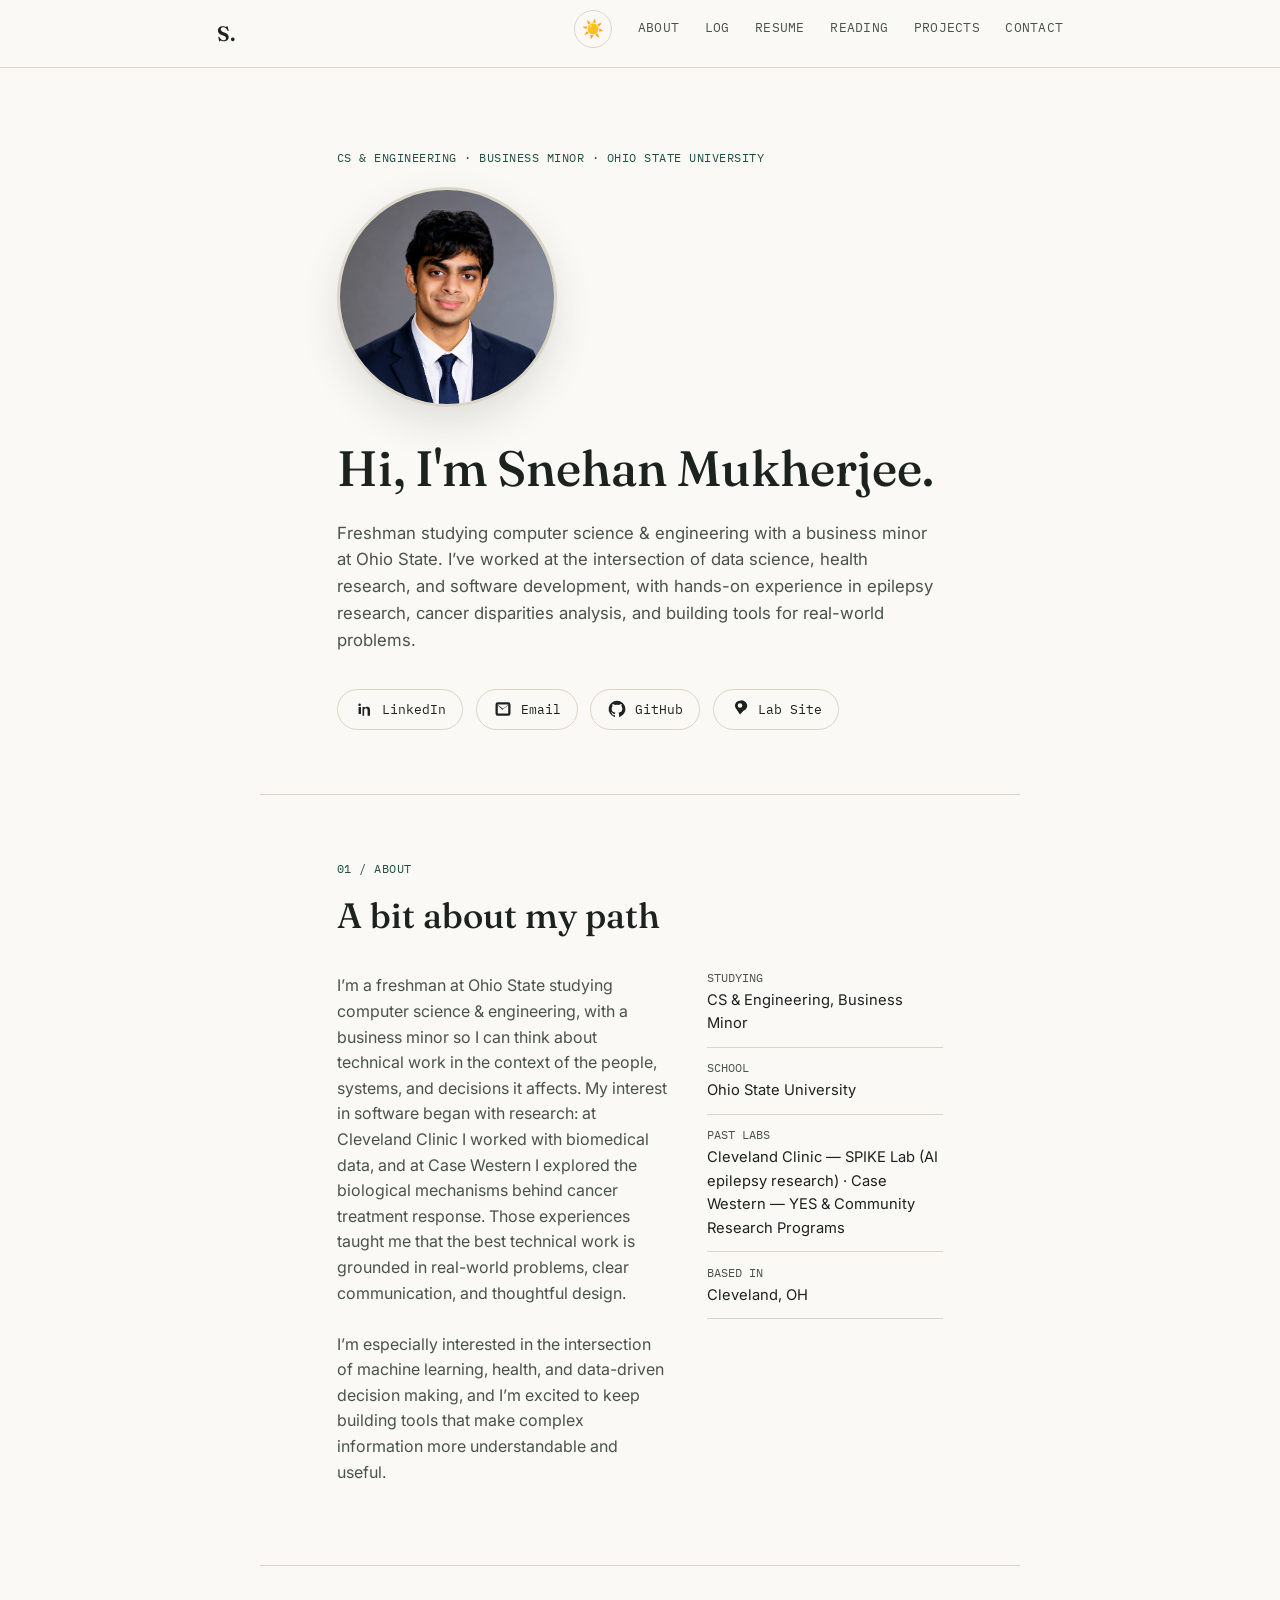
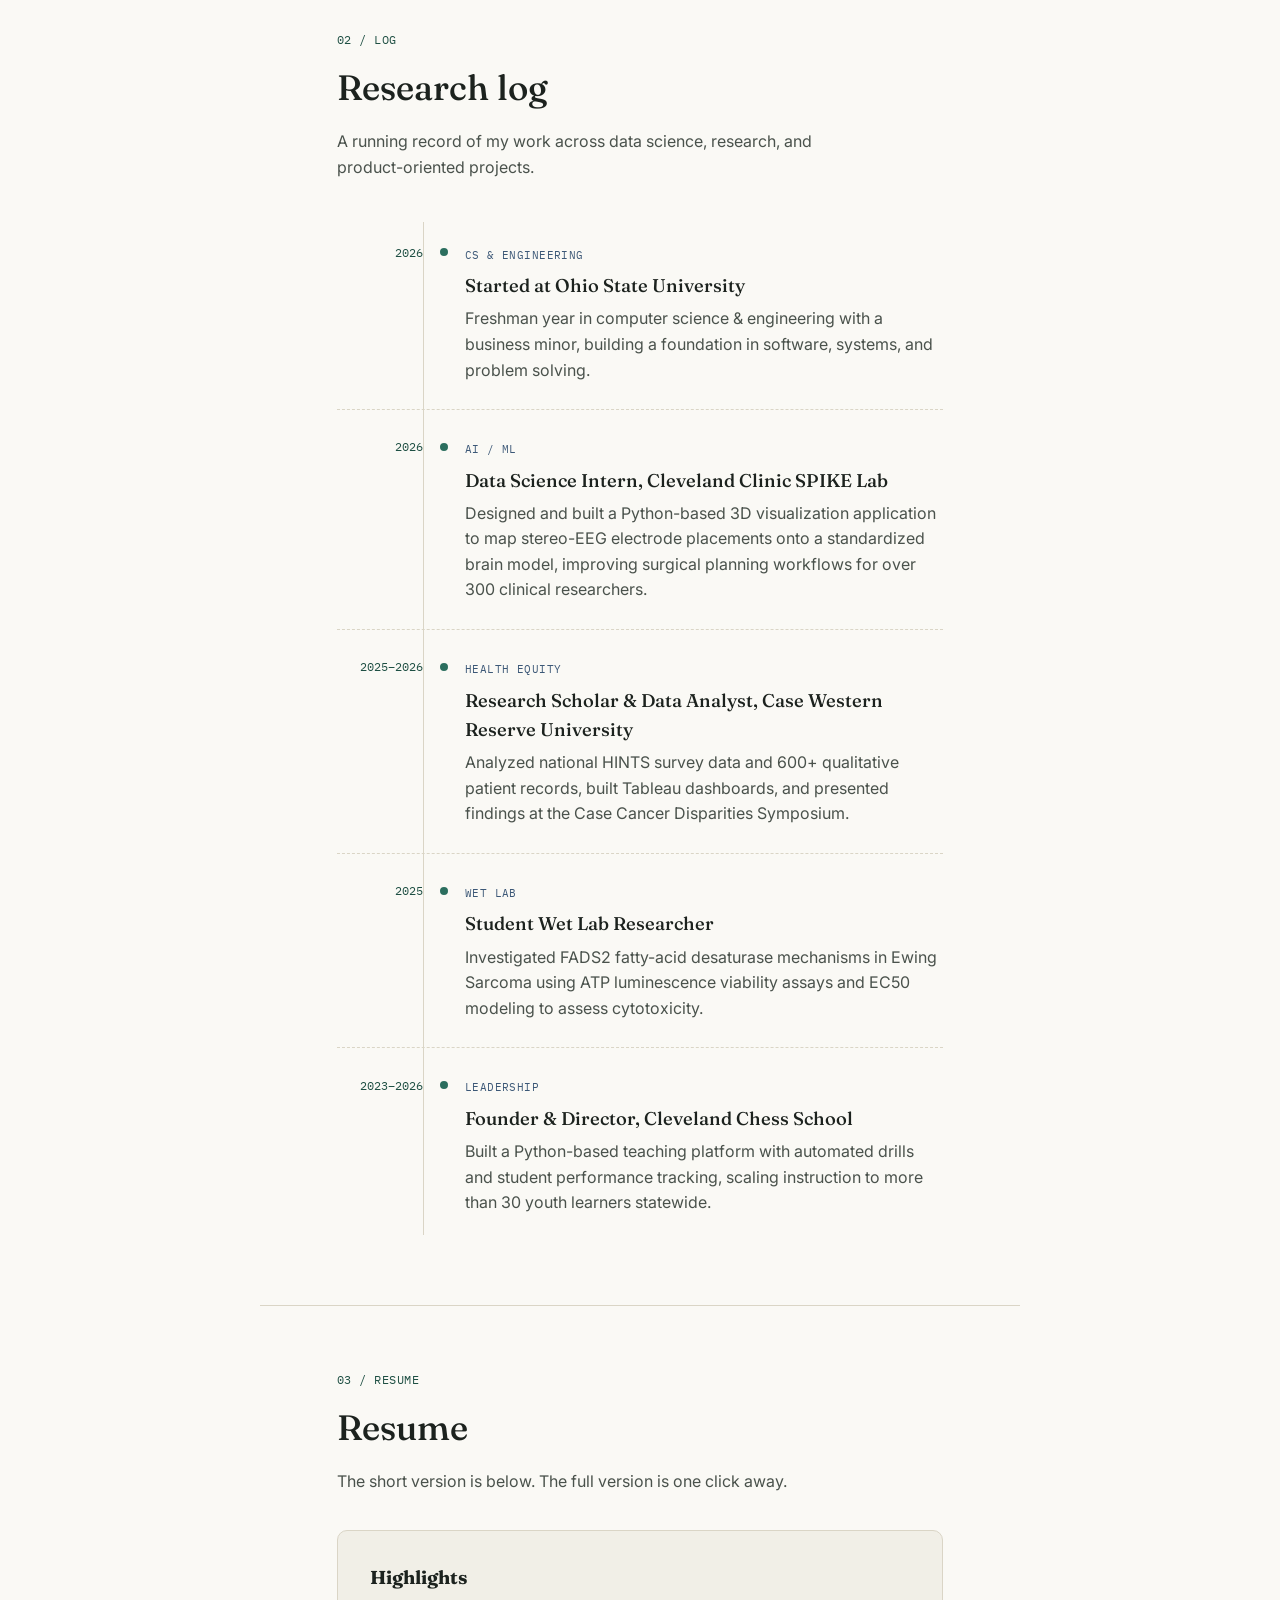
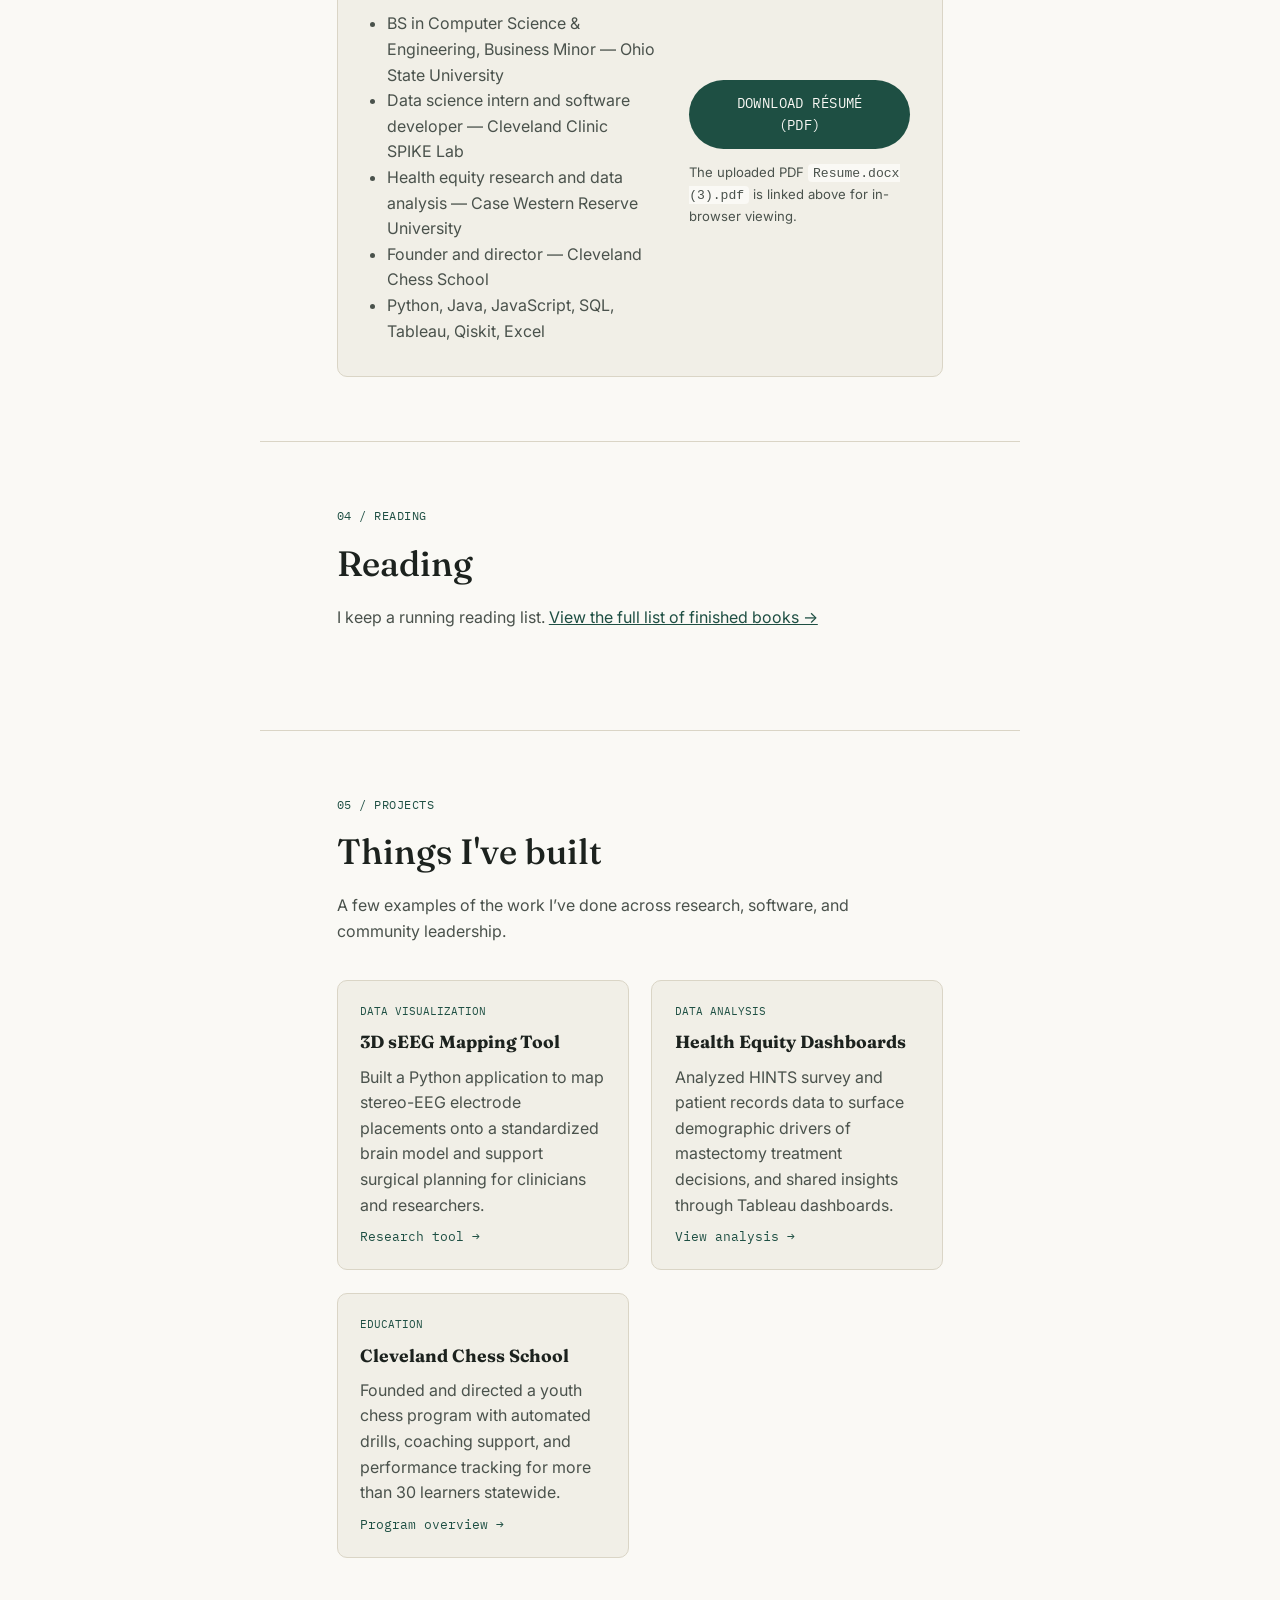
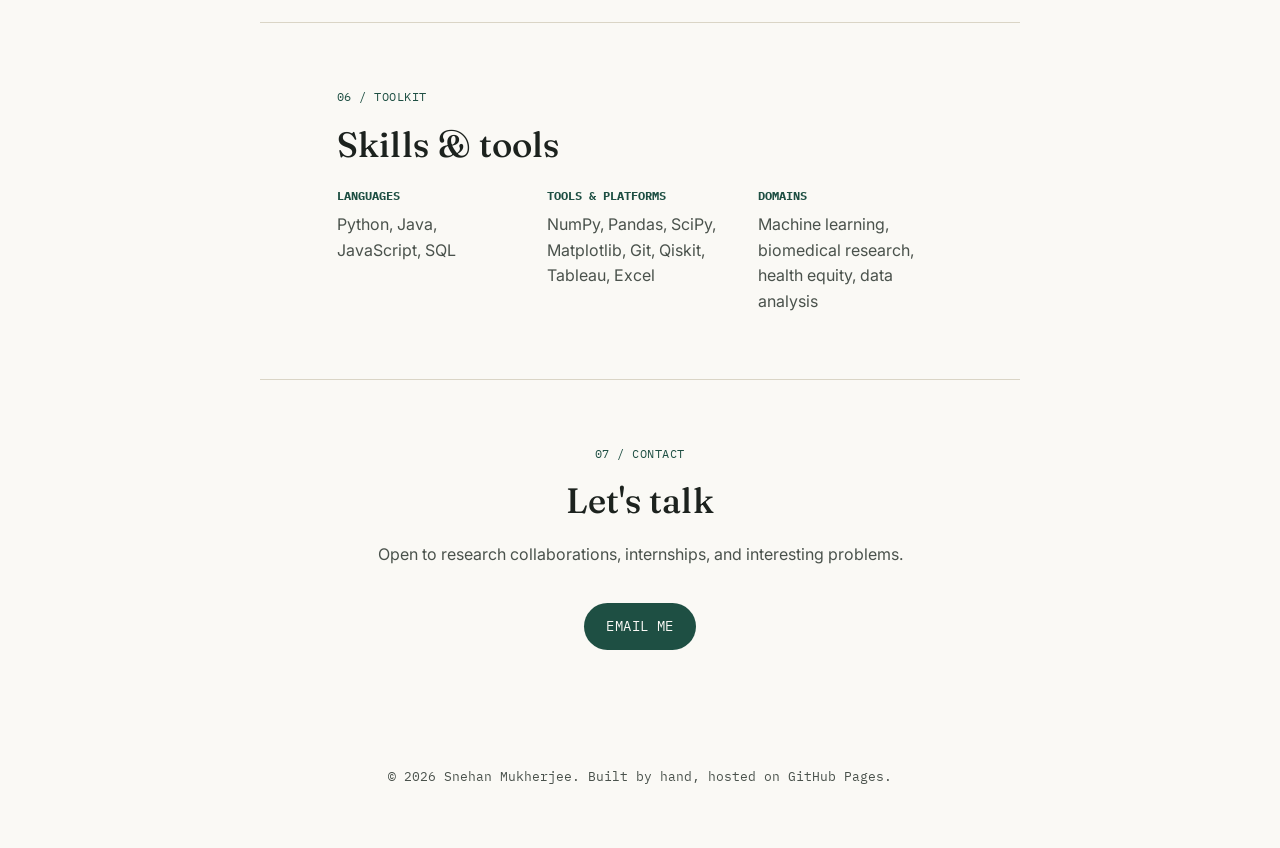
==== commit 0cf884a5: "Update resume button to open uploaded PDF Co-authored-by: SnehanMukherjee <142697909+SnehanMukherjee" ====
--- a/index.html
+++ b/index.html
@@ -172,8 +172,8 @@
         </ul>
       </div>
       <div class="resume__col resume__col--action">
-        <a class="btn btn--primary" href="resume.pdf" download>Download résumé (PDF)</a>
-        <p class="resume__note">Add your own <code>resume.pdf</code> file next to <code>index.html</code> in the repo to enable the download.</p>
+        <a class="btn btn--primary" href="Resume.docx%20(3).pdf" target="_blank" rel="noopener">Download résumé (PDF)</a>
+        <p class="resume__note">The uploaded PDF <code>Resume.docx (3).pdf</code> is linked above for in-browser viewing.</p>
       </div>
     </div>
   </section>
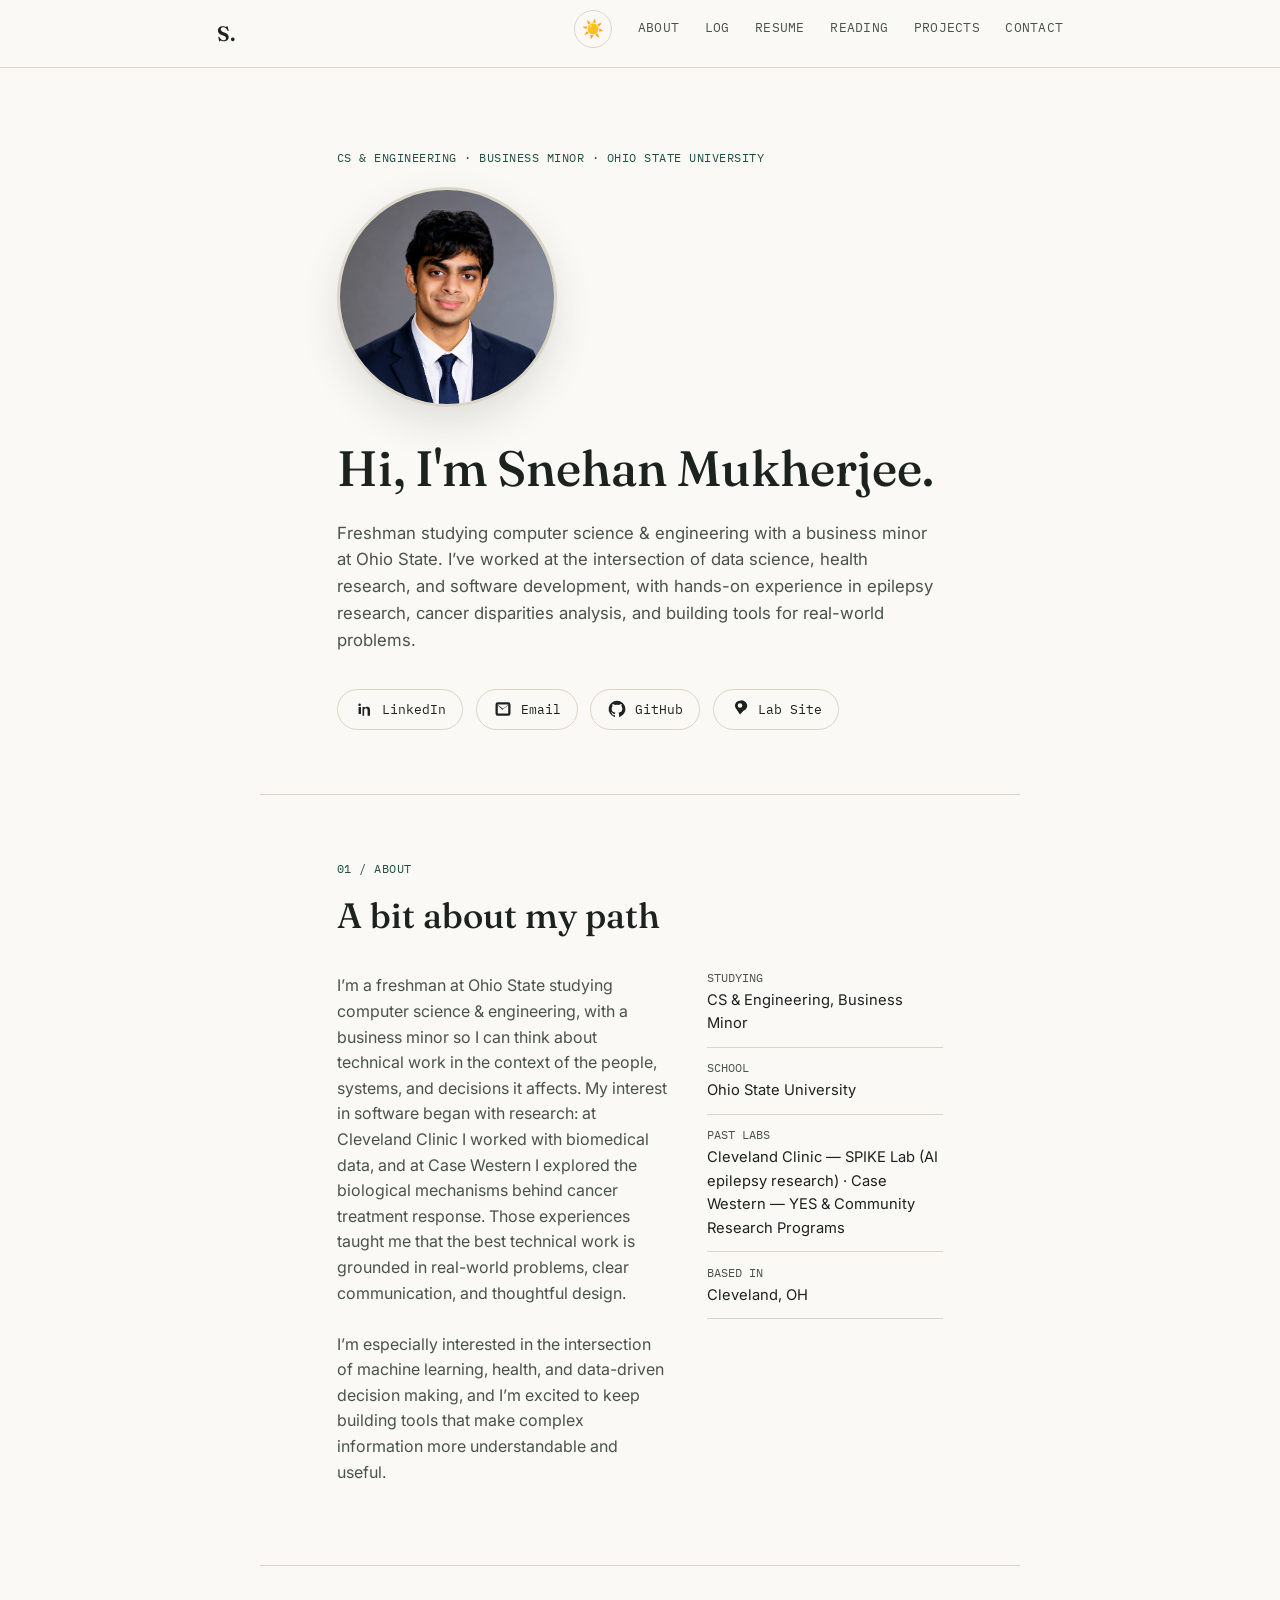
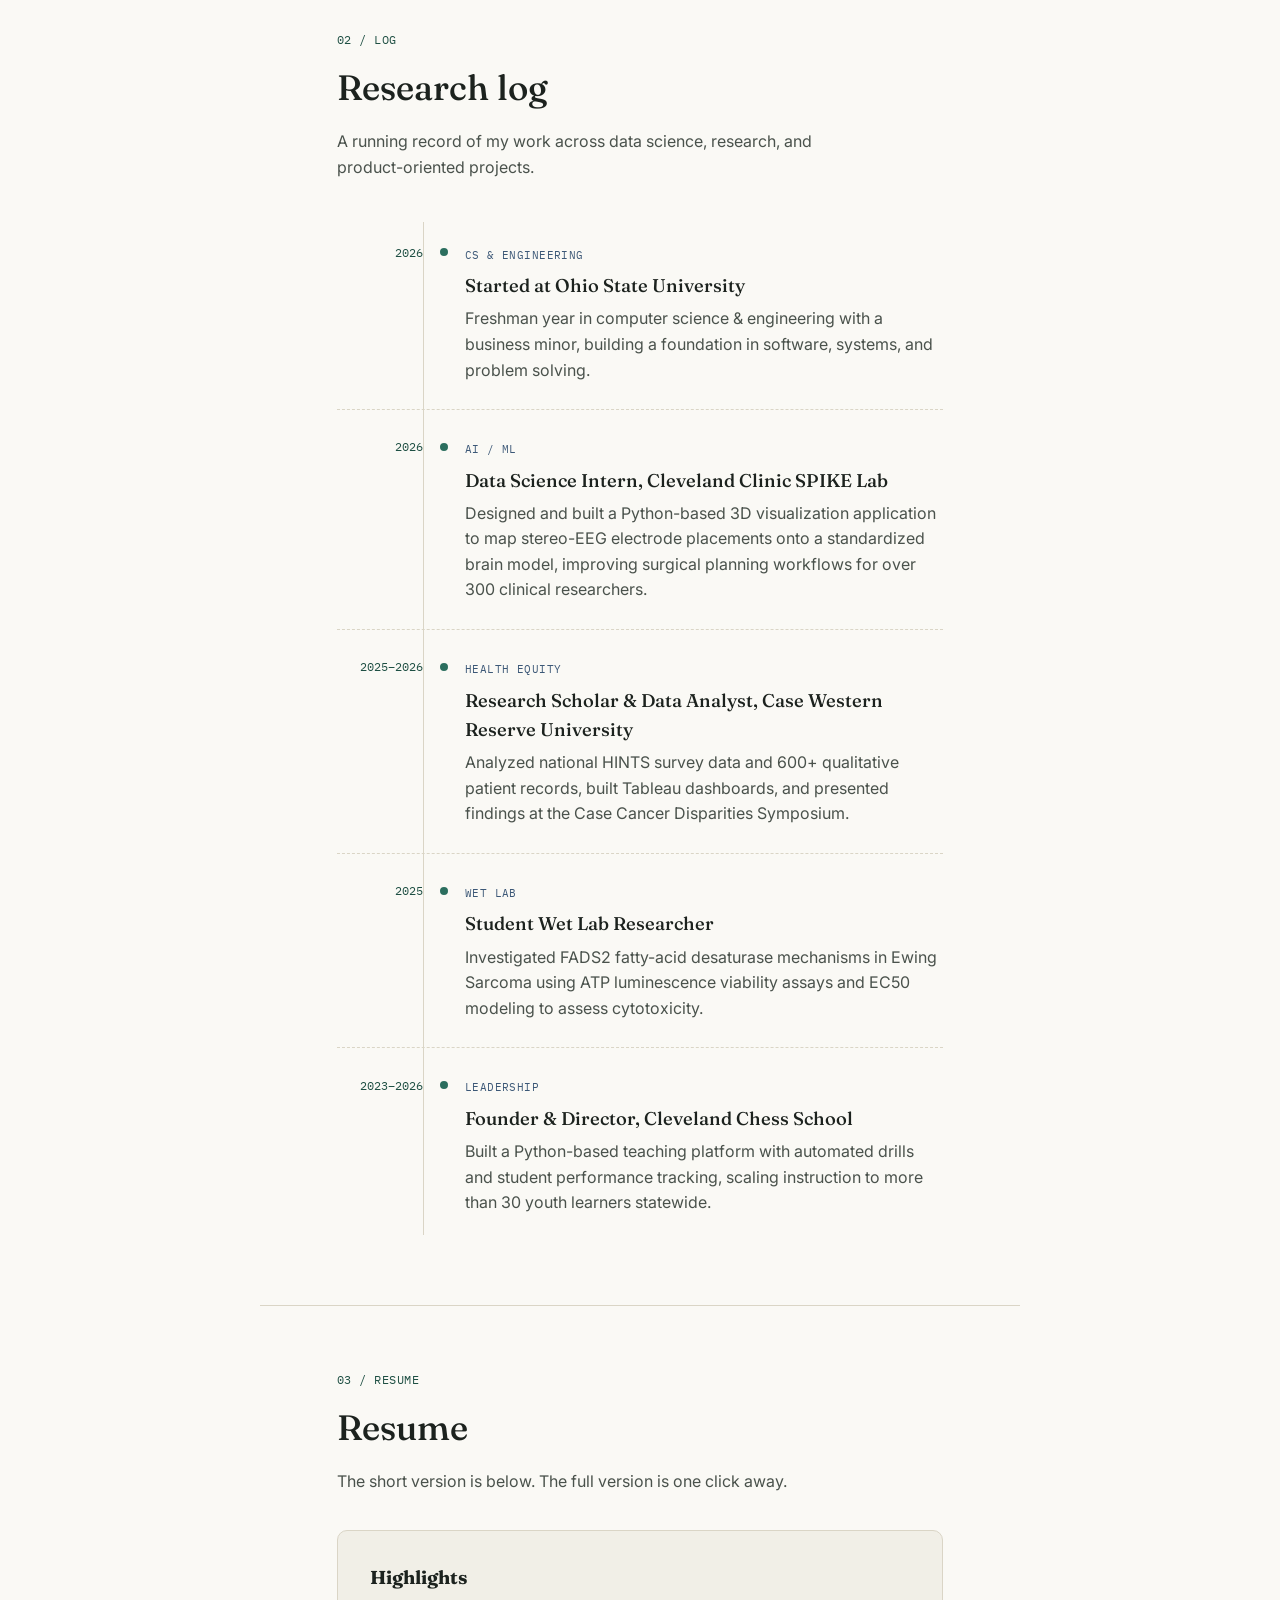
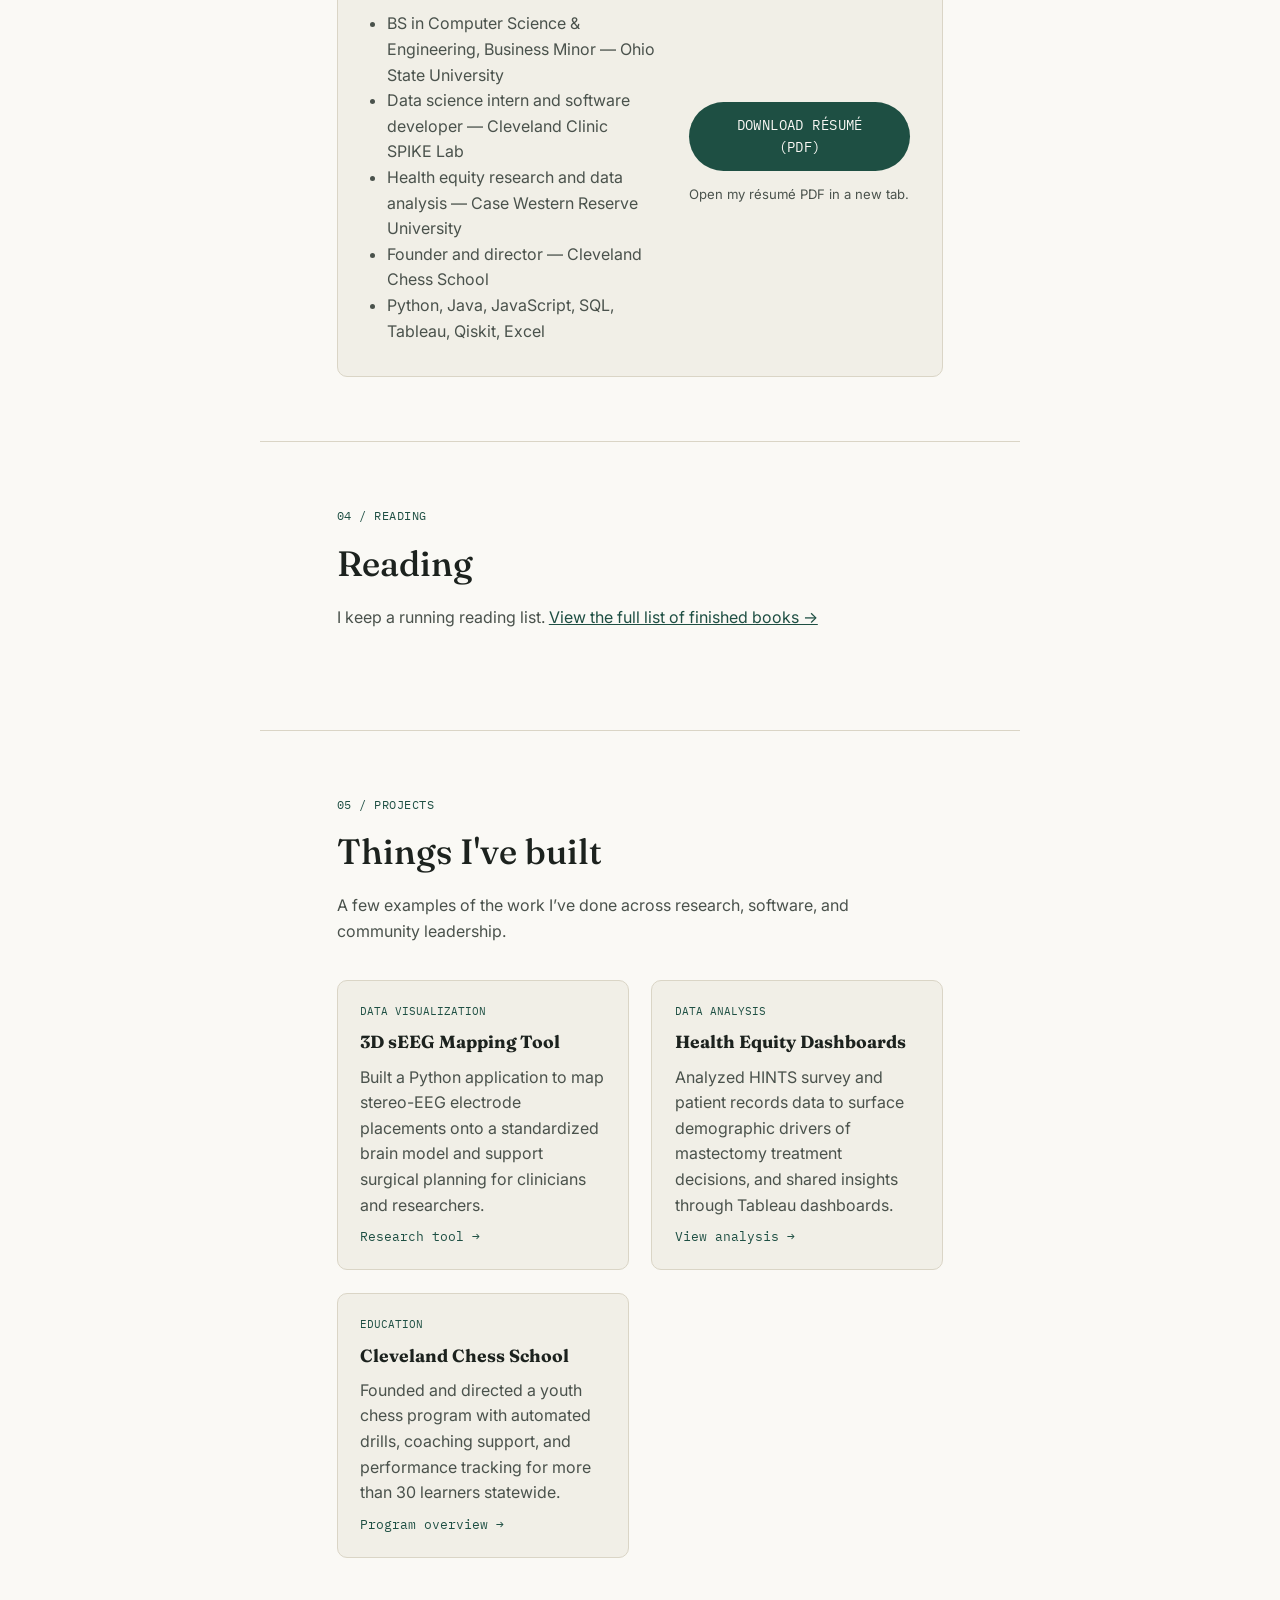
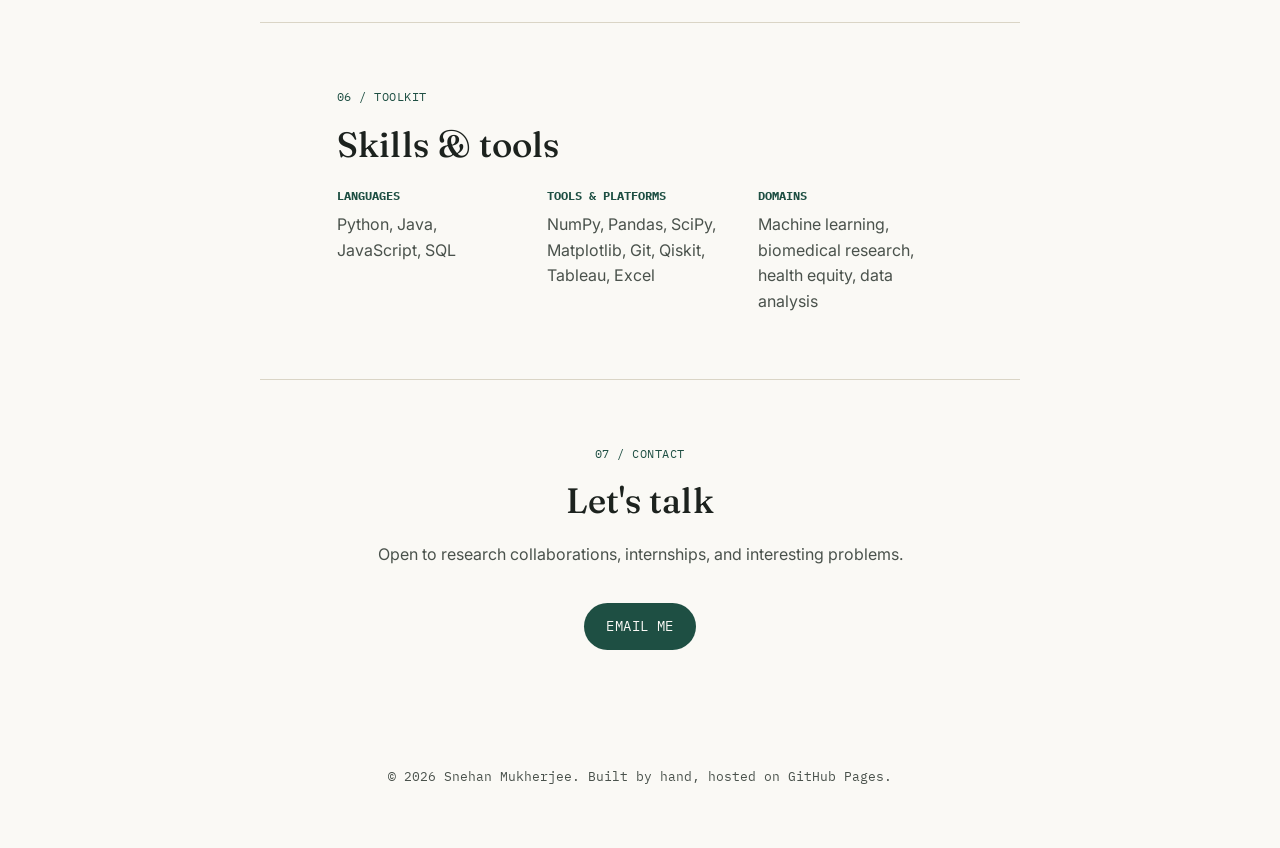
==== commit efd5354c: "Fix resume button PDF link behavior Co-authored-by: SnehanMukherjee <142697909+SnehanMukherjee@users" ====
--- a/index.html
+++ b/index.html
@@ -173,7 +173,7 @@
       </div>
       <div class="resume__col resume__col--action">
         <a class="btn btn--primary" href="Resume.docx%20(3).pdf" target="_blank" rel="noopener">Download résumé (PDF)</a>
-        <p class="resume__note">The uploaded PDF <code>Resume.docx (3).pdf</code> is linked above for in-browser viewing.</p>
+        <p class="resume__note">Open my résumé PDF in a new tab.</p>
       </div>
     </div>
   </section>
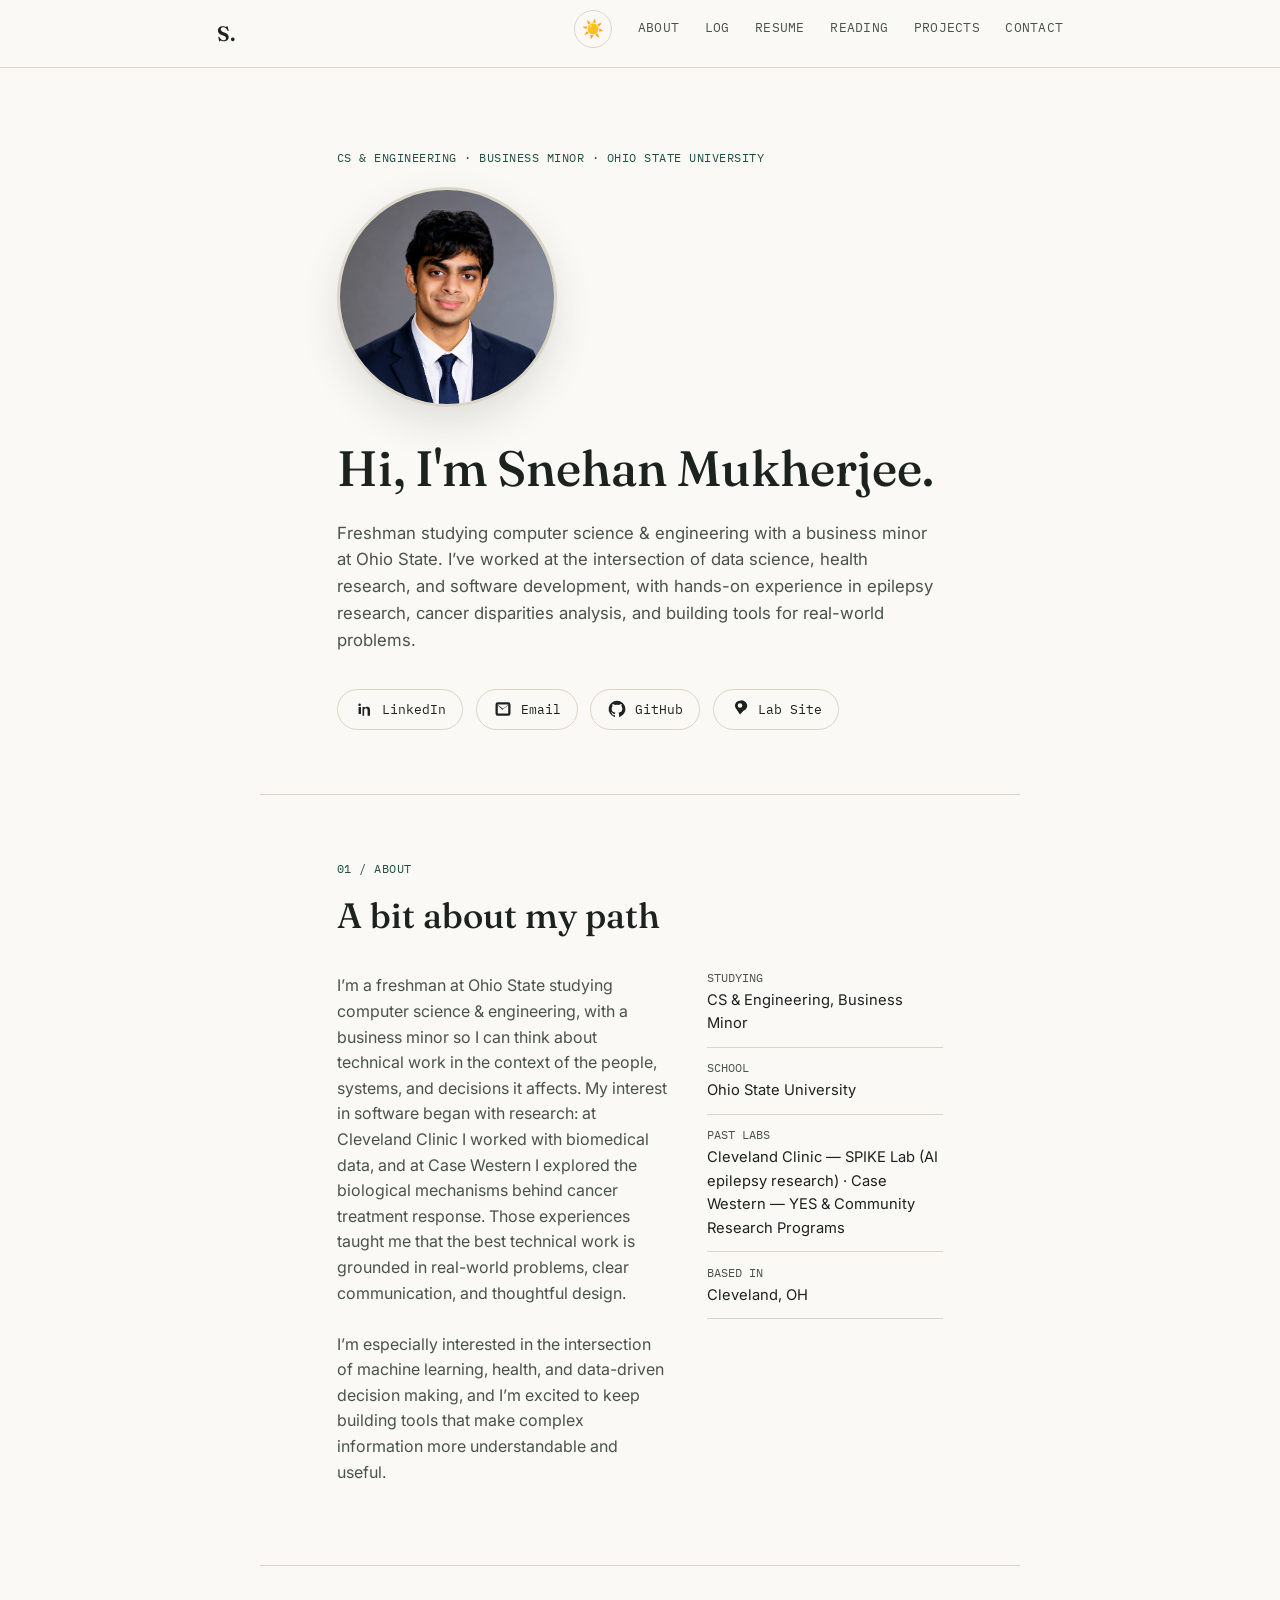
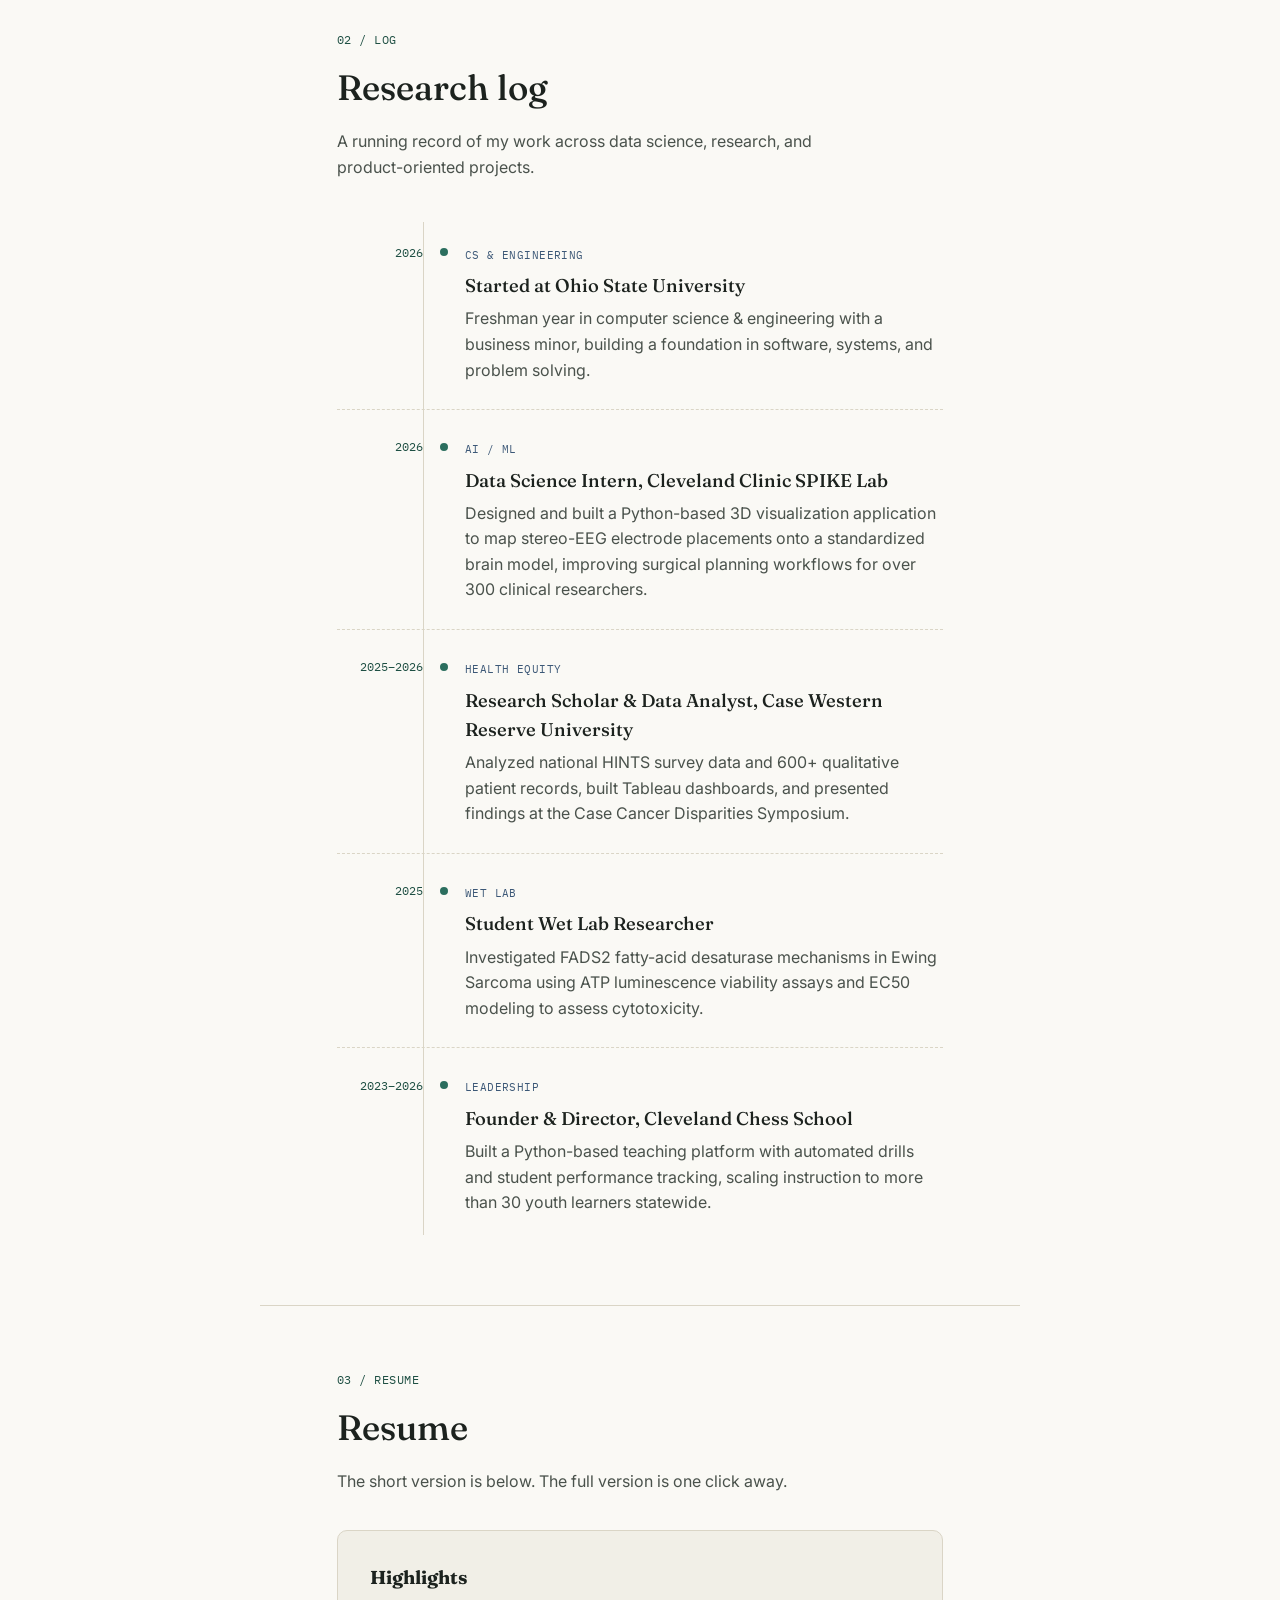
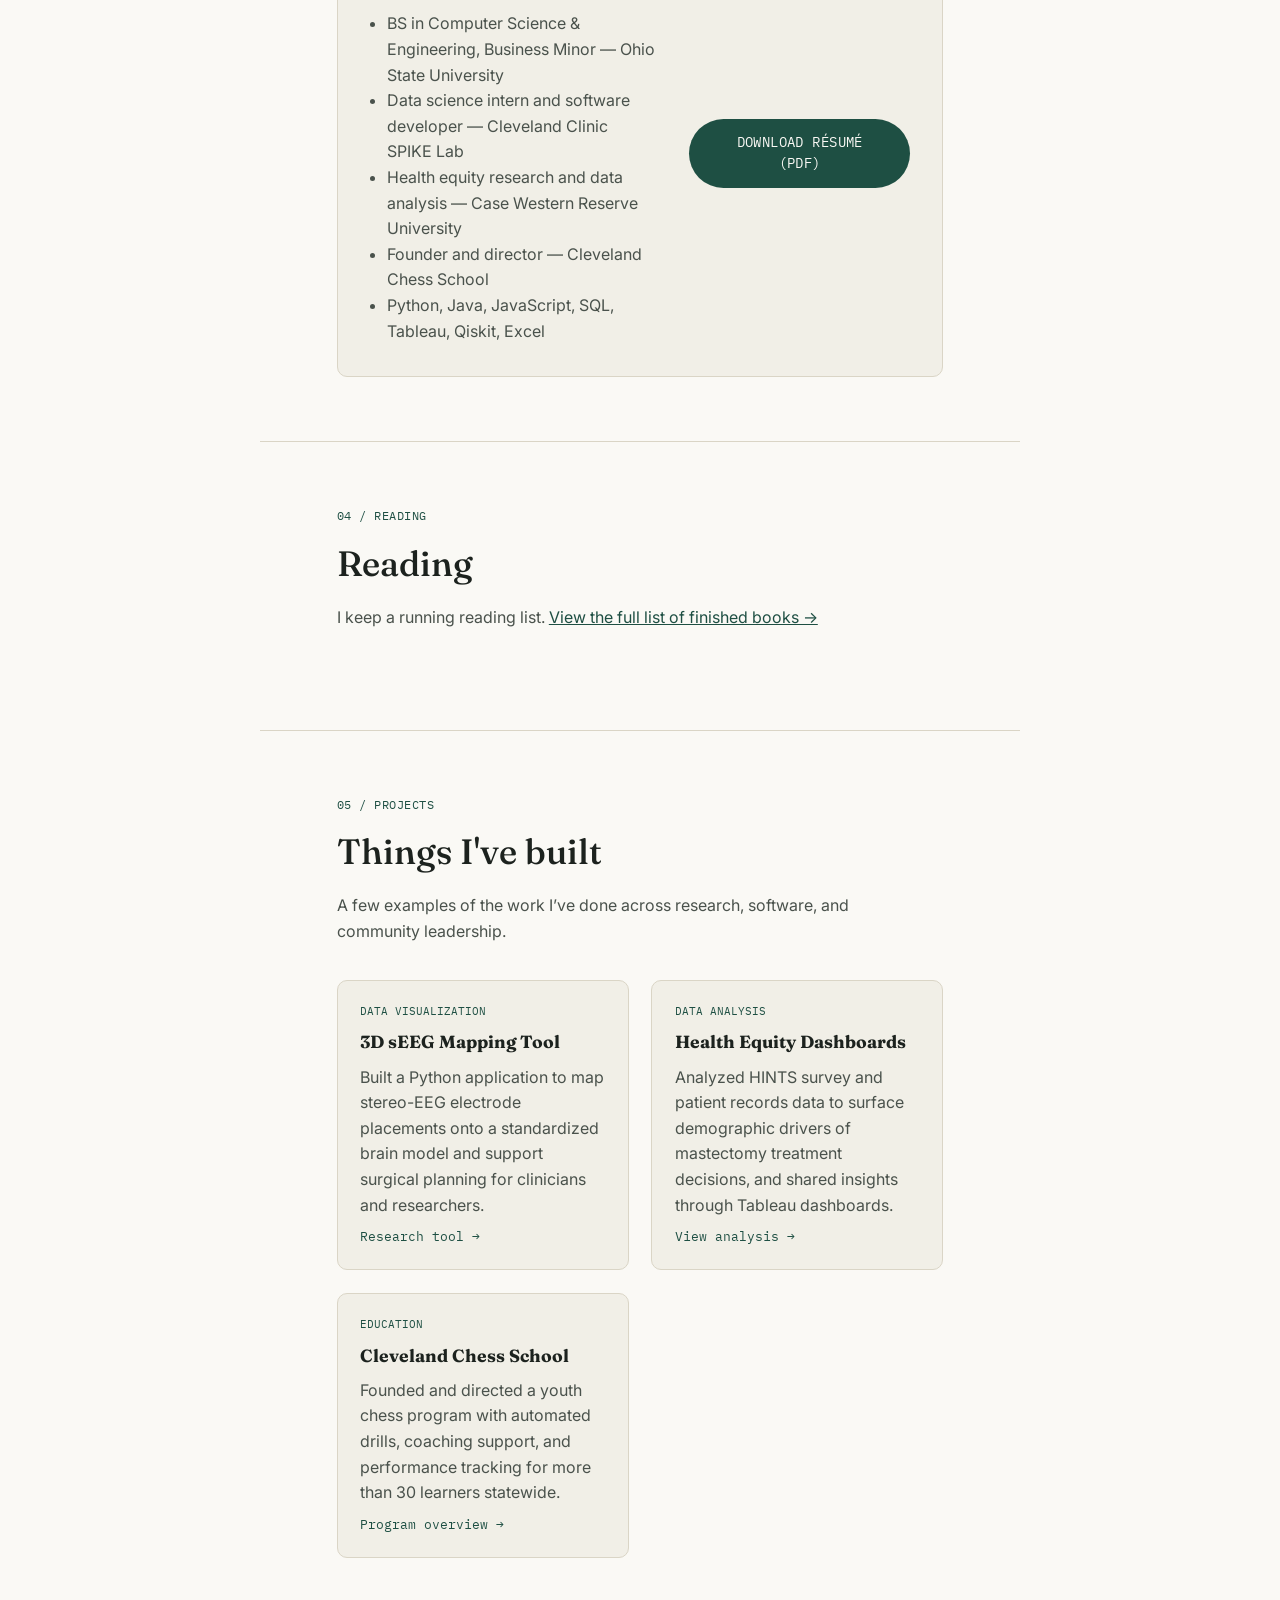
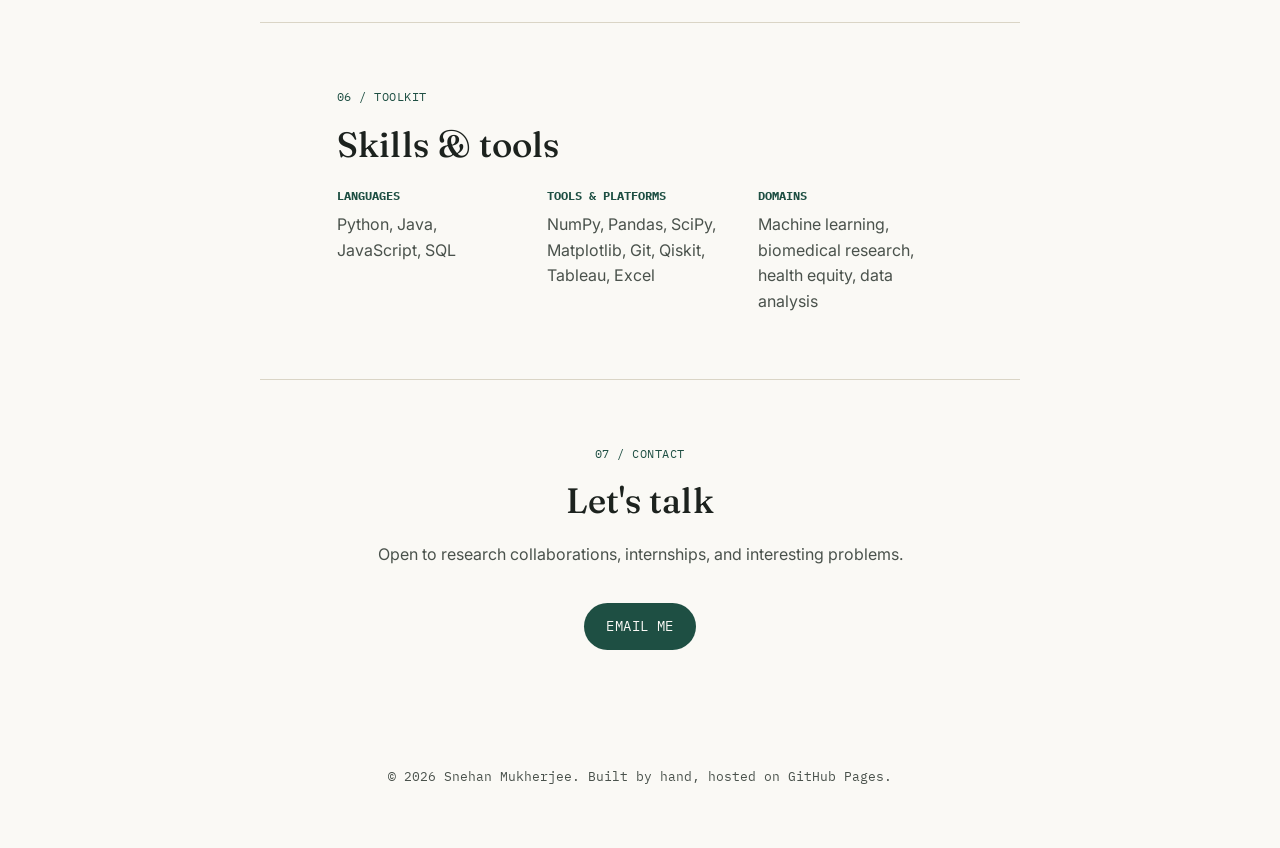
==== commit 15cac105: "Remove outdated resume upload helper note Co-authored-by: SnehanMukherjee <142697909+SnehanMukherjee" ====
--- a/index.html
+++ b/index.html
@@ -172,8 +172,7 @@
         </ul>
       </div>
       <div class="resume__col resume__col--action">
-        <a class="btn btn--primary" href="Resume.docx%20(3).pdf" target="_blank" rel="noopener">Download résumé (PDF)</a>
-        <p class="resume__note">Open my résumé PDF in a new tab.</p>
+        <a class="btn btn--primary" href="resume.pdf" download>Download résumé (PDF)</a>
       </div>
     </div>
   </section>
